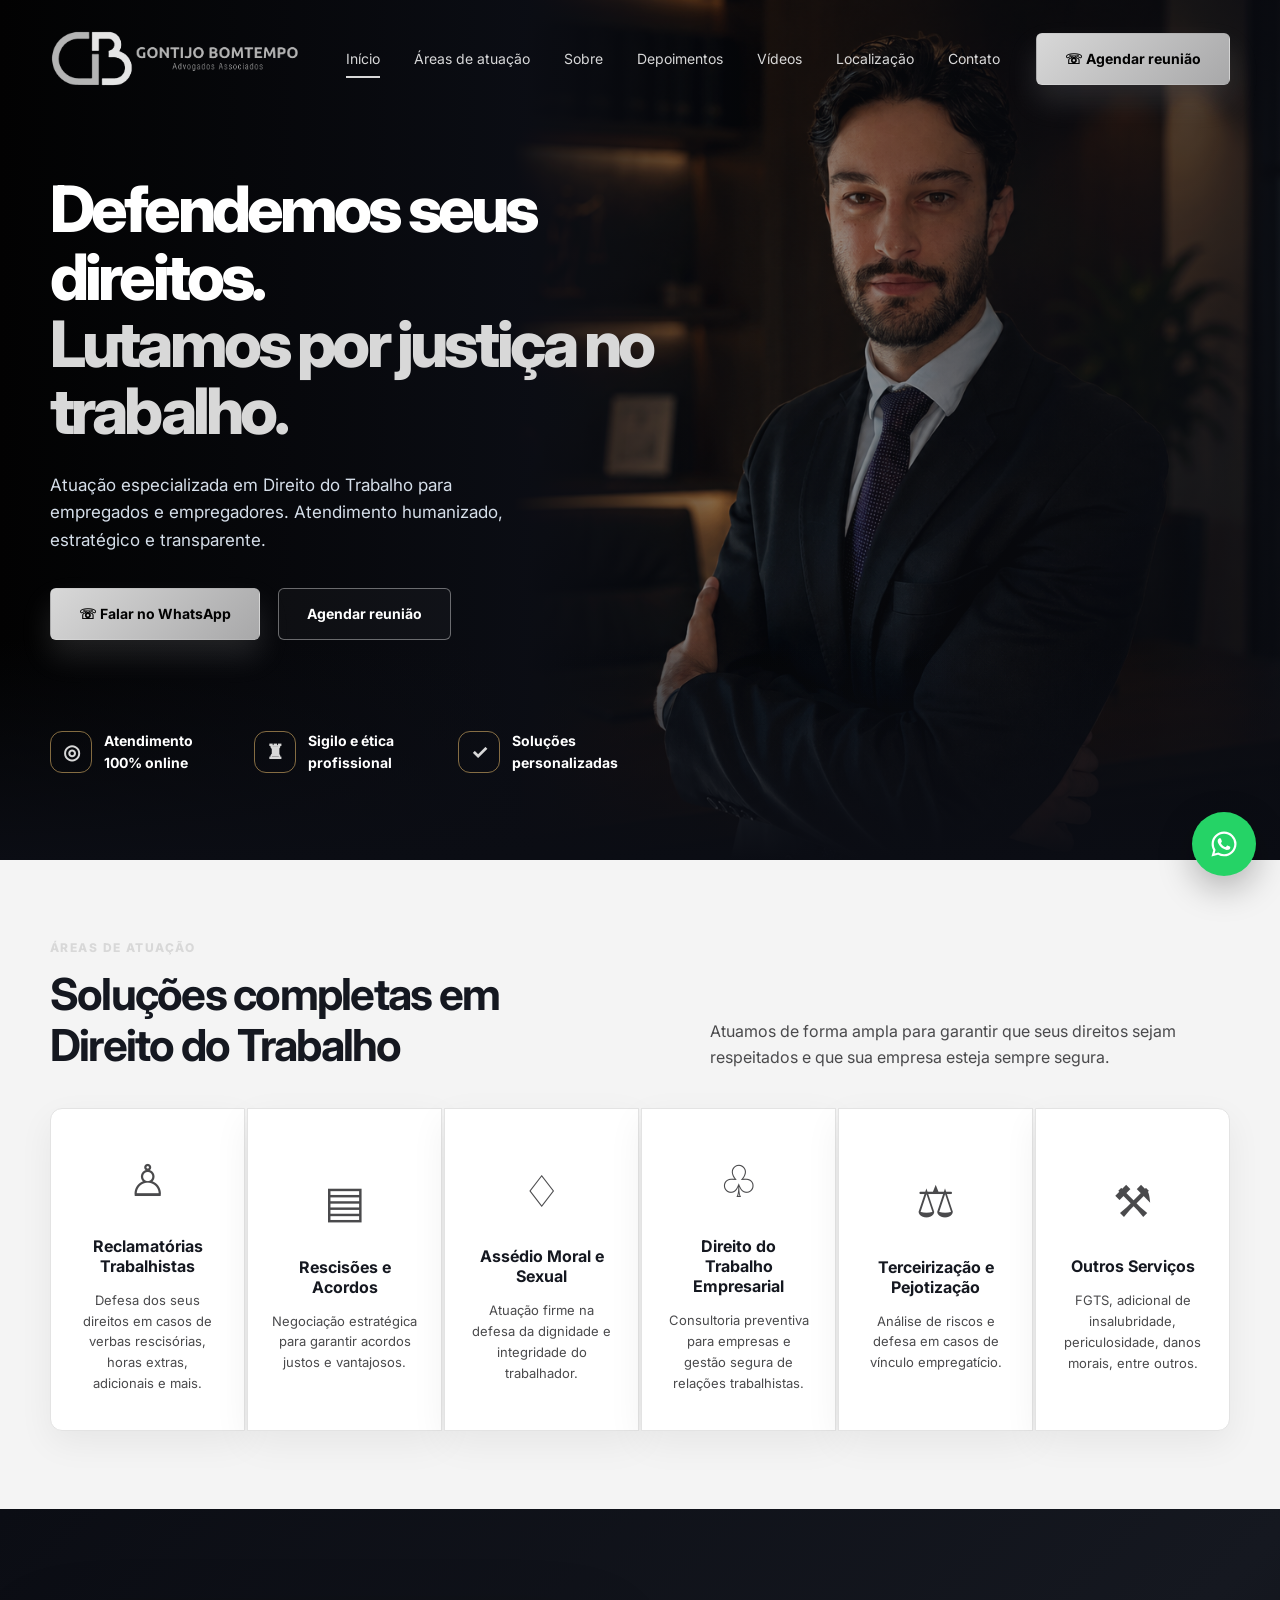
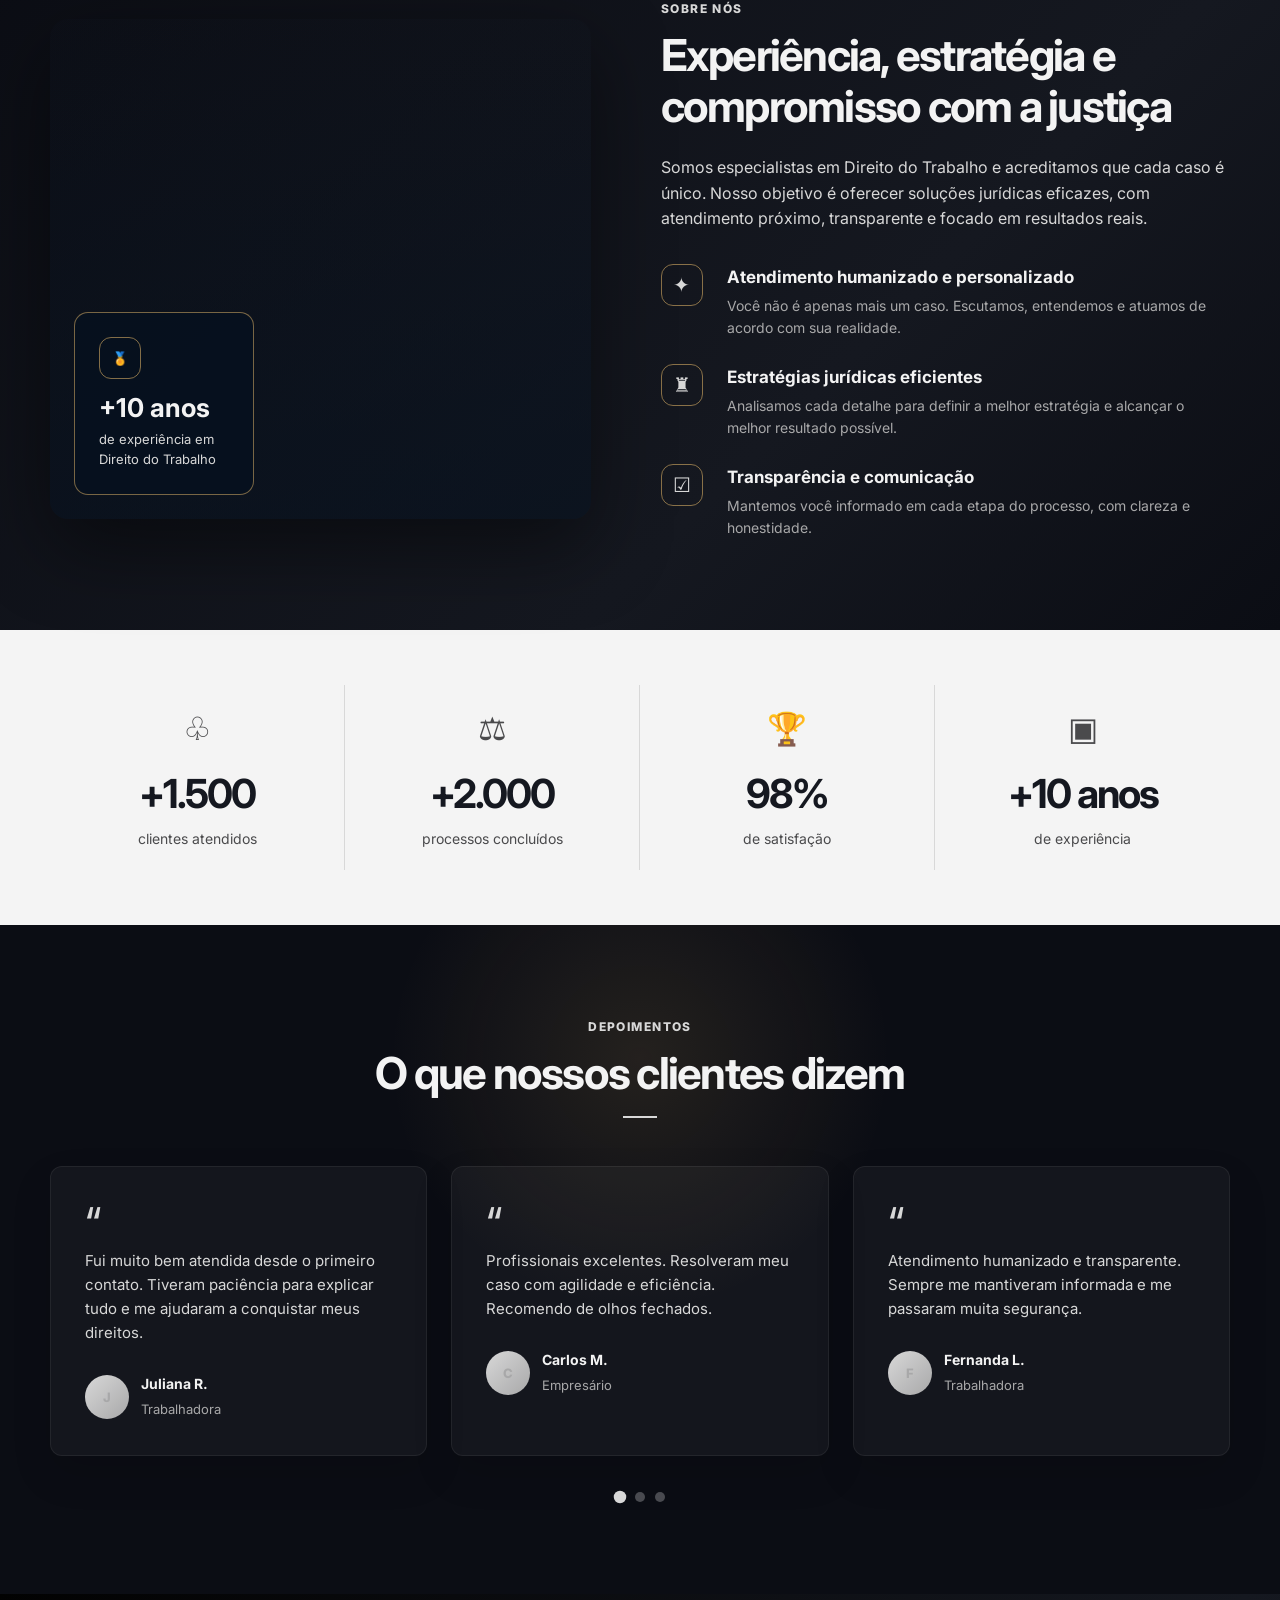
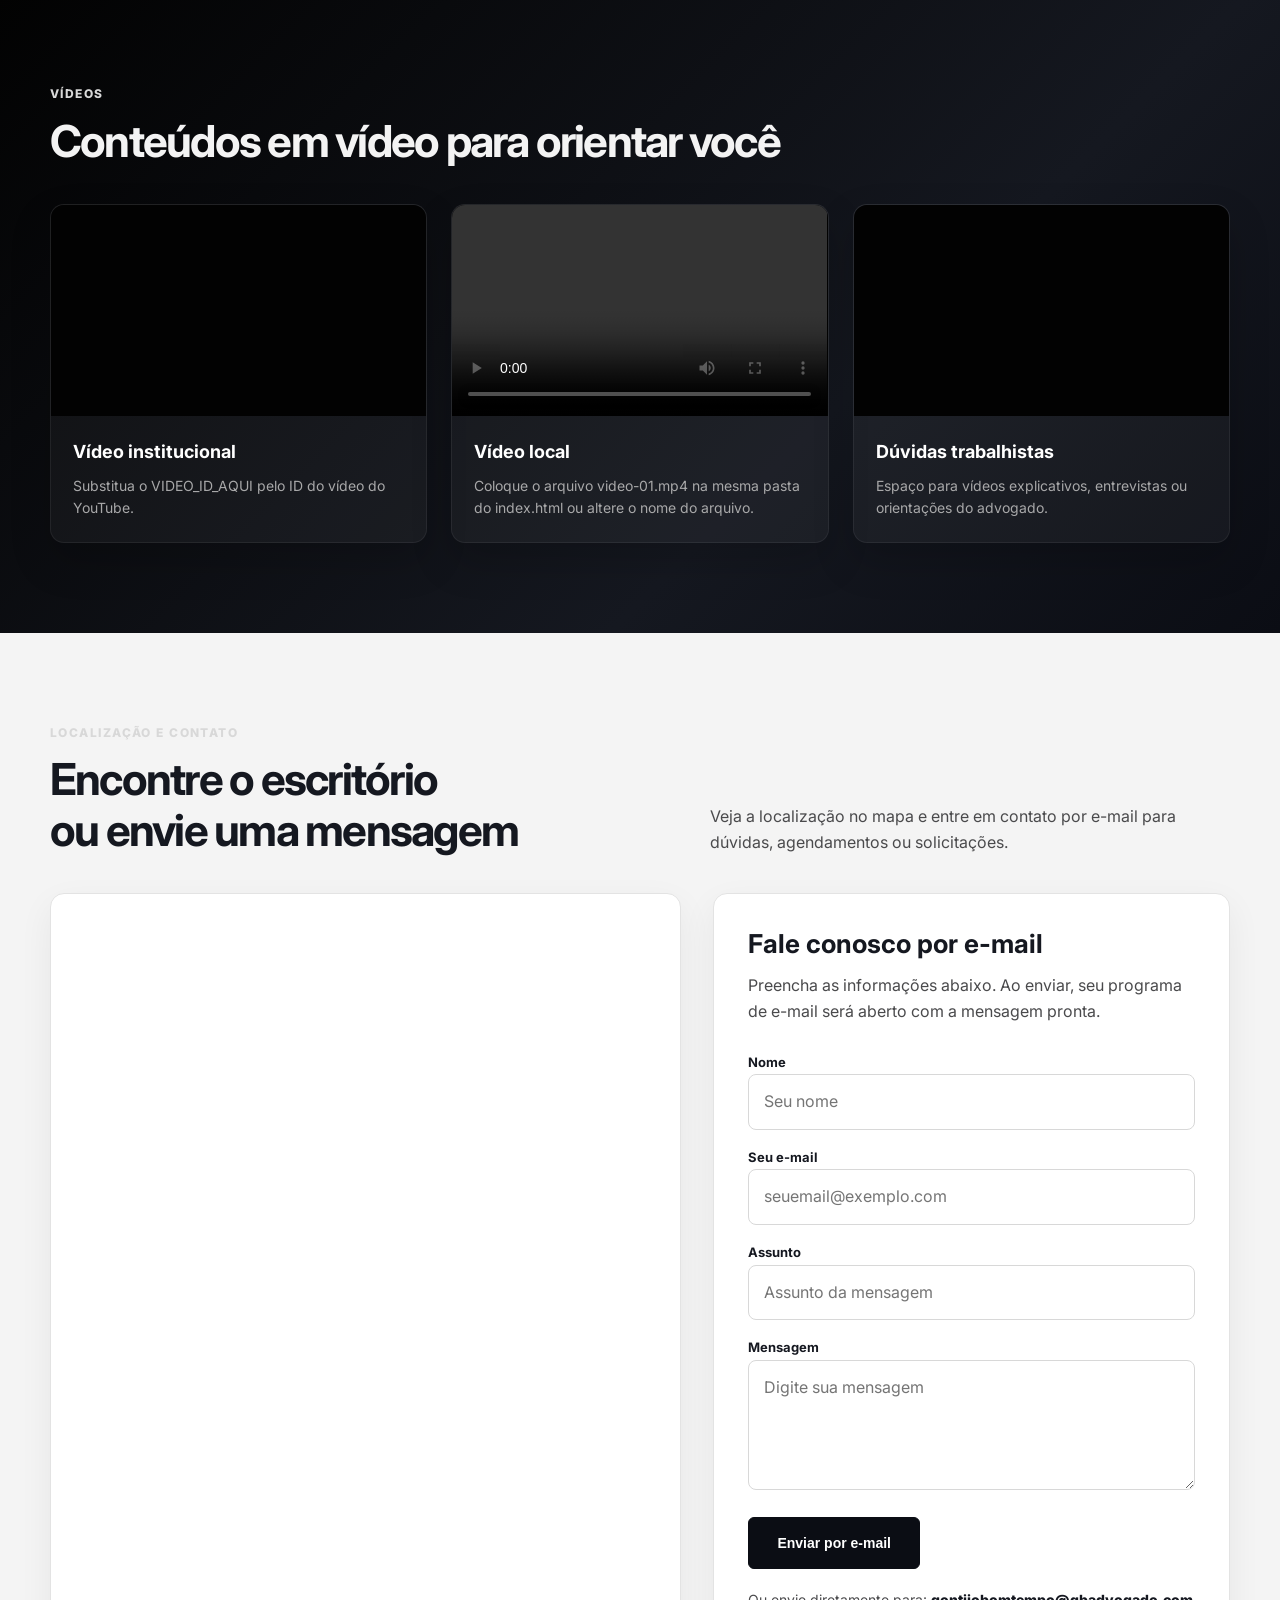
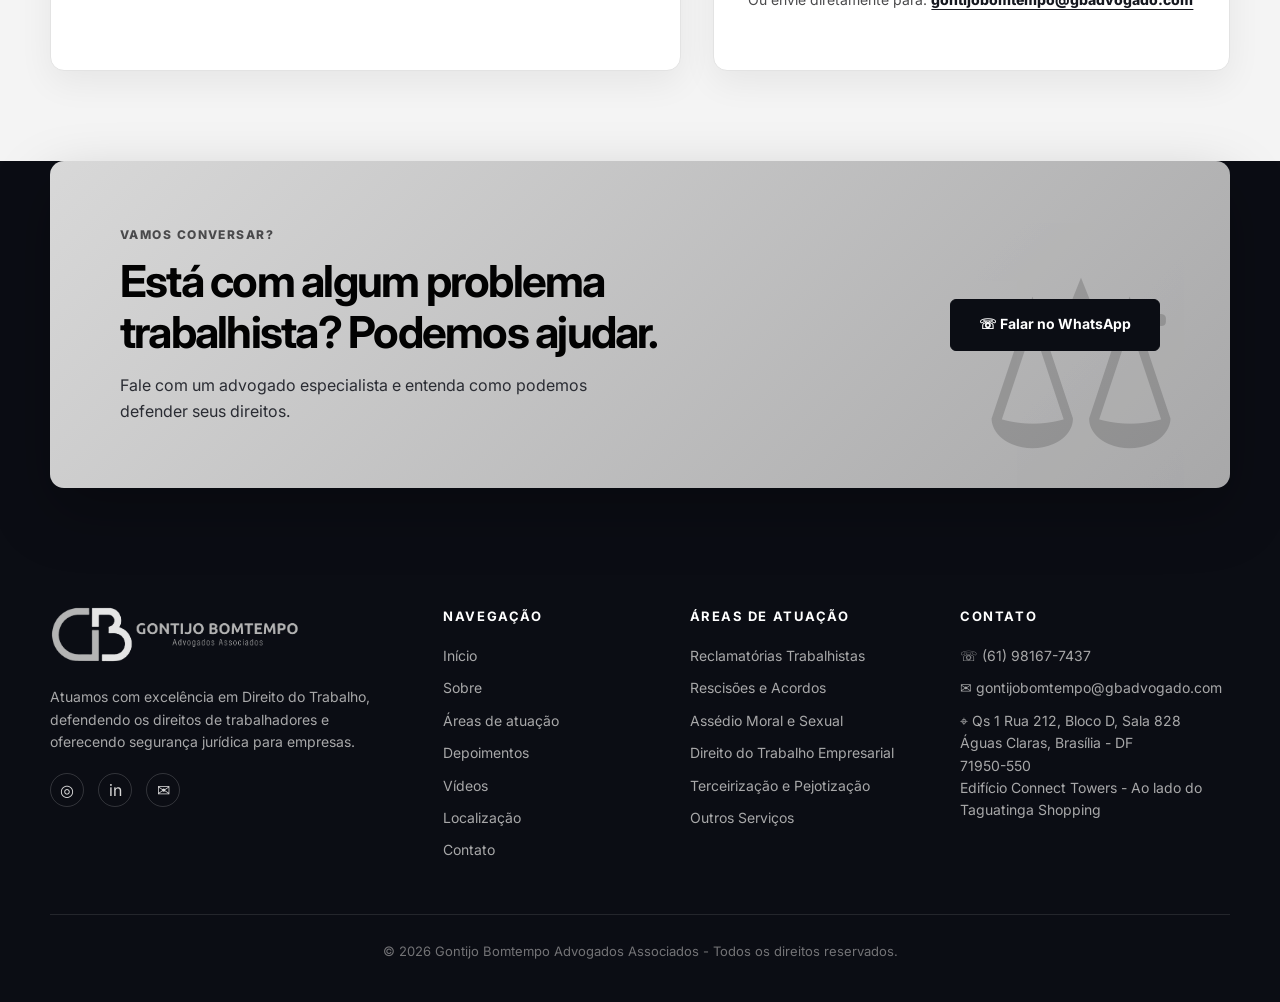
==== index.html @ 33d03377 "init" ====
<!DOCTYPE html>
<html lang="pt-BR">
<head>
  <meta charset="UTF-8" />
  <meta name="viewport" content="width=device-width, initial-scale=1.0" />
  <title>Gontijo Bomtempo | Advocacia Trabalhista</title>
  <link rel="preconnect" href="https://fonts.googleapis.com">
  <link rel="preconnect" href="https://fonts.gstatic.com" crossorigin>
  <link href="https://fonts.googleapis.com/css2?family=Inter:wght@400;500;600;700;800&display=swap" rel="stylesheet">
  <style>
    :root {
      --black: #020202;
      --dark: #0B0D14;
      --dark-2: #151820;
      --dark-3: #2A2C33;
      --gray: #4A4A4C;
      --muted: #737376;
      --silver: #A8A8A9;
      --silver-light: #D8D8D8;
      --text: #F3F3F3;
      --text-soft: #D8D8D8;
      --card: #151820;
      --card-light: #F4F4F4;
      --black-text: #151820;
      --line: rgba(216,216,216,.14);
      --shadow: 0 28px 80px rgba(0,0,0,.45);
      --radius: 18px;
    }

    * {
      margin: 0;
      padding: 0;
      box-sizing: border-box;
    }

    html {
      scroll-behavior: smooth;
    }

    body {
      font-family: Inter, Arial, sans-serif;
      color: var(--text);
      background: var(--dark);
      line-height: 1.6;
    }

    a {
      color: inherit;
      text-decoration: none;
    }

    .container {
      width: min(1180px, calc(100% - 48px));
      margin: 0 auto;
    }

    .header {
      position: absolute;
      top: 0;
      left: 0;
      width: 100%;
      z-index: 50;
      padding: 30px 0;
    }

    .nav {
      display: flex;
      justify-content: space-between;
      align-items: center;
      gap: 32px;
    }

    .logo-img {
      height: 58px;
      width: auto;
      object-fit: contain;
      display: block;
    }

    .logo {
      display: flex;
      align-items: center;
      gap: 12px;
      font-weight: 800;
      letter-spacing: .04em;
      text-transform: uppercase;
    }

    .logo-mark {
      width: 44px;
      height: 44px;
      border: 3px solid var(--silver-light);
      display: grid;
      place-items: center;
      color: var(--silver-light);
      font-size: 24px;
      font-weight: 800;
    }

    .logo small {
      display: block;
      color: var(--muted);
      font-size: 10px;
      letter-spacing: .16em;
      margin-top: -3px;
    }

    .menu {
      display: flex;
      align-items: center;
      gap: 34px;
      font-size: 14px;
      color: rgba(255,255,255,.84);
    }

    .menu a {
      position: relative;
      padding: 8px 0;
    }

    .menu a.active::after,
    .menu a:hover::after {
      content: "";
      position: absolute;
      left: 0;
      bottom: 0;
      width: 100%;
      height: 2px;
      background: var(--silver-light);
    }

    .btn {
      display: inline-flex;
      align-items: center;
      justify-content: center;
      gap: 10px;
      min-height: 52px;
      padding: 0 28px;
      border-radius: 6px;
      border: 1px solid transparent;
      font-weight: 700;
      font-size: 14px;
      cursor: pointer;
      transition: .25s ease;
    }

    .btn-gold {
      background: linear-gradient(135deg, var(--silver-light), var(--silver));
      color: var(--black);
      box-shadow: 0 16px 30px rgba(216,216,216,.14);
    }

    .btn-gold:hover {
      transform: translateY(-2px);
      box-shadow: 0 20px 40px rgba(216,216,216,.22);
      background: linear-gradient(135deg, #ffffff, var(--silver-light));
    }

    .btn-outline {
      border-color: rgba(255,255,255,.38);
      color: #fff;
      background: rgba(255,255,255,.03);
    }

    .btn-outline:hover {
      border-color: var(--silver-light);
      color: var(--silver-light);
    }

    .hero {
      min-height: 860px;
      position: relative;
      display: flex;
      align-items: center;
      overflow: hidden;
      background:
        radial-gradient(circle at 78% 42%, rgba(168,168,169,.12), transparent 30%),
        linear-gradient(90deg, var(--black) 0%, var(--dark) 42%, rgba(21,24,32,.38) 67%, var(--dark) 100%);
    }

    .hero::before {
      content: "";
      position: absolute;
      right: 0;
      top: 0;
      width: 60%;
      height: 100%;
      background:
        linear-gradient(90deg, var(--dark) 0%, rgba(11,13,20,.32) 32%, rgba(11,13,20,.78) 100%),
        url('banner.png') center/cover no-repeat;
      opacity: .9;
    }

    .hero::after {
      content: "";
      position: absolute;
      inset: auto 0 0 0;
      height: 220px;
      background: linear-gradient(0deg, var(--dark) 0%, transparent 100%);
    }

    .hero-content {
      position: relative;
      z-index: 2;
      padding-top: 90px;
      width: min(620px, 100%);
    }

    .hero h1 {
      font-size: clamp(42px, 5vw, 72px);
      line-height: 1.05;
      letter-spacing: -0.06em;
      font-weight: 800;
      margin-bottom: 28px;
    }

    .hero h1 span {
      color: var(--silver-light);
      display: block;
    }

    .hero p {
      width: min(500px, 100%);
      color: #d5dee9;
      font-size: 17px;
      margin-bottom: 34px;
    }

    .hero-actions {
      display: flex;
      gap: 18px;
      flex-wrap: wrap;
      margin-bottom: 90px;
    }

    .hero-badges {
      display: flex;
      gap: 44px;
      flex-wrap: wrap;
    }

    .badge {
      display: flex;
      align-items: center;
      gap: 12px;
      color: #fff;
      font-size: 14px;
      font-weight: 700;
      max-width: 160px;
    }

    .icon {
      width: 42px;
      height: 42px;
      border: 1px solid rgba(216,174,100,.6);
      color: var(--silver-light);
      display: grid;
      place-items: center;
      border-radius: 12px;
      font-size: 20px;
      flex: 0 0 auto;
    }

    .section-light {
      background: #F4F4F4;
      color: var(--black-text);
      padding: 78px 0;
    }

    .section-dark {
      background: linear-gradient(135deg, var(--dark), var(--dark-2) 65%, var(--dark));
      color: var(--text);
      padding: 90px 0;
    }

    .section-head {
      display: flex;
      justify-content: space-between;
      gap: 50px;
      margin-bottom: 38px;
      align-items: end;
    }

    .eyebrow {
      color: var(--silver-light);
      text-transform: uppercase;
      font-size: 12px;
      font-weight: 800;
      letter-spacing: .12em;
      margin-bottom: 12px;
    }

    .section-head h2,
    .about-copy h2,
    .testimonials h2,
    .cta h2 {
      font-size: clamp(30px, 4vw, 44px);
      line-height: 1.15;
      letter-spacing: -.04em;
    }

    .section-head p {
      color: var(--gray);
      max-width: 520px;
    }

    .practice-grid {
      display: grid;
      grid-template-columns: repeat(6, 1fr);
      gap: 2px;
    }

    .practice-card {
      background: var(--card);
      min-height: 260px;
      padding: 36px 24px;
      display: flex;
      flex-direction: column;
      align-items: center;
      text-align: center;
      justify-content: center;
      box-shadow: 0 12px 35px rgba(18,25,35,.05);
      border: 1px solid #E3E3E3;
      transition: .25s ease;
    }

    .practice-card:first-child {
      border-radius: 12px 0 0 12px;
    }

    .practice-card:last-child {
      border-radius: 0 12px 12px 0;
    }

    .practice-card:hover {
      transform: translateY(-8px);
      box-shadow: 0 24px 55px rgba(18,25,35,.12);
      z-index: 2;
    }

    .practice-card .big-icon {
      font-size: 44px;
      color: var(--silver-light);
      margin-bottom: 20px;
    }

    .practice-card h3 {
      font-size: 16px;
      line-height: 1.25;
      margin-bottom: 14px;
    }

    .practice-card p {
      color: var(--gray);
      font-size: 13px;
    }

    .about {
      display: grid;
      grid-template-columns: .95fr 1fr;
      gap: 70px;
      align-items: center;
    }

    .office-card {
      position: relative;
      min-height: 500px;
      border-radius: var(--radius);
      overflow: hidden;
      background: url('https://images.unsplash.com/photo-1497366754035-f200968a6e72?auto=format&fit=crop&w=1000&q=85') center/cover no-repeat;
      box-shadow: var(--shadow);
    }

    .office-card::after {
      content: "";
      position: absolute;
      inset: 0;
      background: linear-gradient(0deg, rgba(6,17,31,.58), rgba(6,17,31,.08));
    }

    .experience {
      position: absolute;
      left: 24px;
      bottom: 24px;
      z-index: 2;
      width: 180px;
      min-height: 145px;
      border-radius: 14px;
      padding: 24px;
      background: rgba(6,17,31,.86);
      border: 1px solid rgba(216,174,100,.55);
      display: flex;
      flex-direction: column;
      justify-content: center;
    }

    .experience strong {
      font-size: 26px;
      display: block;
      margin-top: 8px;
    }

    .experience span {
      color: var(--text-soft);
      font-size: 13px;
    }

    .about-copy p {
      color: var(--silver-light);
      margin: 24px 0 32px;
    }

    .features {
      display: grid;
      gap: 24px;
    }

    .feature {
      display: grid;
      grid-template-columns: 48px 1fr;
      gap: 18px;
      align-items: start;
    }

    .feature h3 {
      font-size: 17px;
      margin-bottom: 4px;
    }

    .feature p {
      margin: 0;
      font-size: 14px;
      color: var(--silver);
    }

    .stats {
      background: #F4F4F4;
      color: var(--black-text);
      padding: 55px 0;
    }

    .stats-grid {
      display: grid;
      grid-template-columns: repeat(4, 1fr);
      text-align: center;
    }

    .stat {
      border-right: 1px solid #D8D8D8;
      padding: 18px 24px;
    }

    .stat:last-child {
      border-right: 0;
    }

    .stat .stat-icon {
      color: var(--silver-light);
      font-size: 32px;
      margin-bottom: 8px;
    }

    .stat strong {
      display: block;
      font-size: 40px;
      letter-spacing: -.05em;
    }

    .stat span {
      color: var(--gray);
      font-size: 14px;
    }

    .testimonials {
      background: radial-gradient(circle at 50% 20%, rgba(216,174,100,.12), transparent 30%), var(--dark);
      padding: 92px 0;
      text-align: center;
    }

    .testimonials h2 {
      margin-bottom: 12px;
    }

    .divider {
      width: 34px;
      height: 2px;
      background: var(--silver-light);
      margin: 18px auto 48px;
    }

    .testimonial-grid {
      display: grid;
      grid-template-columns: repeat(3, 1fr);
      gap: 24px;
      text-align: left;
    }

    .testimonial-card {
      background: rgba(255,255,255,.045);
      border: 1px solid rgba(255,255,255,.06);
      border-radius: 12px;
      padding: 34px;
      min-height: 260px;
      box-shadow: 0 18px 40px rgba(0,0,0,.12);
    }

    .quote {
      color: var(--silver-light);
      font-size: 48px;
      line-height: 1;
    }

    .testimonial-card p {
      color: var(--text-soft);
      font-size: 15px;
      margin-bottom: 28px;
    }

    .person {
      display: flex;
      gap: 12px;
      align-items: center;
    }

    .avatar {
      width: 44px;
      height: 44px;
      border-radius: 50%;
      background: linear-gradient(135deg, #e9c888, #fff0c8);
      color: var(--black);
      display: grid;
      place-items: center;
      font-weight: 800;
    }

    .person strong {
      display: block;
      font-size: 14px;
    }

    .person span {
      color: var(--silver);
      font-size: 13px;
    }

    .dots {
      display: flex;
      justify-content: center;
      gap: 10px;
      margin-top: 36px;
    }

    .dot {
      width: 10px;
      height: 10px;
      background: rgba(255,255,255,.26);
      border-radius: 50%;
    }

    .dot.active {
      background: var(--silver-light);
      transform: scale(1.25);
    }

    .cta-wrap {
      background: var(--dark);
      padding: 0 0 72px;
    }

    .cta {
      position: relative;
      overflow: hidden;
      background: linear-gradient(135deg, var(--silver-light), var(--silver));
      color: var(--black);
      border-radius: 14px;
      padding: 64px 70px;
      display: flex;
      align-items: center;
      justify-content: space-between;
      gap: 32px;
    }

    .cta::after {
      content: "⚖";
      position: absolute;
      right: 46px;
      bottom: -58px;
      font-size: 230px;
      opacity: .16;
    }

    .cta-content {
      position: relative;
      z-index: 2;
      max-width: 560px;
    }

    .cta p {
      margin-top: 16px;
      max-width: 470px;
    }

    .cta .btn {
      position: relative;
      z-index: 2;
      background: var(--dark);
      color: #fff;
    }

    .footer {
      background: var(--dark);
      padding: 24px 0 40px;
      color: var(--text-soft);
    }

    .footer-grid {
      display: grid;
      grid-template-columns: 1.4fr .8fr .9fr 1.1fr;
      gap: 50px;
      padding: 22px 0 52px;
      border-bottom: 1px solid rgba(255,255,255,.1);
    }

    .footer h4 {
      color: #fff;
      font-size: 13px;
      text-transform: uppercase;
      letter-spacing: .12em;
      margin-bottom: 18px;
    }

    .footer p,
    .footer li {
      color: var(--silver);
      font-size: 14px;
    }

    .footer ul {
      list-style: none;
      display: grid;
      gap: 10px;
    }

    .socials {
      display: flex;
      gap: 14px;
      margin-top: 20px;
    }

    .socials a {
      width: 34px;
      height: 34px;
      border: 1px solid rgba(255,255,255,.16);
      display: grid;
      place-items: center;
      border-radius: 50%;
    }

    .copy {
      text-align: center;
      color: var(--muted);
      font-size: 13px;
      padding-top: 26px;
    }

    .mobile-toggle {
      display: none;
      width: 44px;
      height: 44px;
      border: 1px solid rgba(255,255,255,.2);
      background: rgba(255,255,255,.04);
      color: #fff;
      border-radius: 8px;
      font-size: 22px;
    }

    @media (max-width: 1050px) {
      .menu {
        display: none;
      }

      .mobile-toggle {
        display: block;
      }

      .menu.open {
        display: grid;
        position: absolute;
        top: 92px;
        left: 24px;
        right: 24px;
        background: rgba(6,17,31,.96);
        border: 1px solid rgba(255,255,255,.12);
        border-radius: 16px;
        padding: 24px;
        gap: 18px;
      }

      .hero::before {
        width: 100%;
        opacity: .36;
      }

      .practice-grid {
        grid-template-columns: repeat(3, 1fr);
      }

      .practice-card,
      .practice-card:first-child,
      .practice-card:last-child {
        border-radius: 12px;
      }

      .about,
      .testimonial-grid,
      .footer-grid {
        grid-template-columns: 1fr;
      }
    }

    @media (max-width: 760px) {
      .container {
        width: min(100% - 30px, 1180px);
      }

      .header {
        padding: 18px 0;
      }

      .logo strong {
        font-size: 13px;
      }

      .hero {
        min-height: auto;
        padding: 150px 0 70px;
      }

      .hero-actions,
      .hero-badges {
        gap: 14px;
      }

      .btn {
        width: 100%;
      }

      .section-head {
        display: block;
      }

      .section-head p {
        margin-top: 16px;
      }

      .practice-grid,
      .stats-grid {
        grid-template-columns: 1fr;
      }

      .stat {
        border-right: 0;
        border-bottom: 1px solid #D8D8D8;
      }

      .stat:last-child {
        border-bottom: 0;
      }

      .office-card {
        min-height: 380px;
      }

      .cta {
        padding: 42px 28px;
        display: block;
      }

      .cta .btn {
        margin-top: 28px;
      }
    }

    /* Ajustes finais da paleta Gontijo Bomtempo */
    .logo-img {
      max-height: 58px;
      filter: none;
    }

    .menu a.active::after,
    .menu a:hover::after,
    .divider,
    .dot.active {
      background: var(--silver-light);
    }

    .hero h1 {
      color: #fff;
    }

    .hero h1 span,
    .quote,
    .icon,
    .section-dark .eyebrow,
    .testimonials .eyebrow,
    .socials a {
      color: var(--silver-light);
    }

    .section-light,
    .stats {
      background: #F4F4F4;
    }

    .practice-card {
      background: #fff;
      border-color: #E3E3E3;
      box-shadow: 0 12px 35px rgba(2,2,2,.06);
    }

    .practice-card:hover {
      border-color: var(--silver);
      box-shadow: 0 24px 55px rgba(2,2,2,.14);
    }

    .practice-card .big-icon,
    .stat .stat-icon {
      color: var(--gray);
    }

    .testimonial-card {
      background: rgba(216,216,216,.045);
      border-color: rgba(216,216,216,.08);
    }

    .avatar {
      background: linear-gradient(135deg, var(--silver-light), var(--silver));
      color: var(--black);
    }

    .cta {
      background: linear-gradient(135deg, var(--silver-light), var(--silver));
      color: var(--black);
      box-shadow: 0 24px 60px rgba(0,0,0,.25);
    }

    .cta .eyebrow {
      color: var(--gray) !important;
    }

    .cta p {
      color: var(--dark-3);
    }

    .cta .btn {
      background: var(--dark);
      color: #fff;
      border-color: var(--dark);
    }

    .footer {
      background: var(--dark);
    }

    @media (max-width: 760px) {
      .logo-img {
        max-height: 46px;
      }
    }


    /* Seção de vídeos */
    .videos {
      background: linear-gradient(135deg, var(--black), var(--dark-2) 65%, var(--dark));
      color: var(--text);
      padding: 90px 0;
    }

    .videos-grid {
      display: grid;
      grid-template-columns: repeat(3, 1fr);
      gap: 24px;
      margin-top: 38px;
    }

    .video-card {
      background: rgba(216,216,216,.045);
      border: 1px solid rgba(216,216,216,.08);
      border-radius: 14px;
      overflow: hidden;
      box-shadow: 0 18px 40px rgba(0,0,0,.18);
    }

    .video-frame {
      position: relative;
      width: 100%;
      aspect-ratio: 16 / 9;
      background: var(--black);
    }

    .video-frame iframe,
    .video-frame video {
      position: absolute;
      inset: 0;
      width: 100%;
      height: 100%;
      border: 0;
      object-fit: cover;
    }

    .video-info {
      padding: 22px;
    }

    .video-info h3 {
      color: #fff;
      font-size: 18px;
      margin-bottom: 8px;
    }

    .video-info p {
      color: var(--silver);
      font-size: 14px;
    }

    /* Seção de localização e contato por e-mail */
    .location-contact {
      background: #F4F4F4;
      color: var(--black-text);
      padding: 90px 0;
    }

    .location-contact-grid {
      display: grid;
      grid-template-columns: 1.1fr .9fr;
      gap: 32px;
      margin-top: 38px;
      align-items: stretch;
    }

    .map-card,
    .email-card {
      background: #fff;
      border: 1px solid #E3E3E3;
      border-radius: 14px;
      overflow: hidden;
      box-shadow: 0 12px 35px rgba(2,2,2,.06);
    }

    .map-card iframe {
      display: block;
      width: 100%;
      height: 100%;
      min-height: 480px;
      border: 0;
    }

    .email-card {
      padding: 34px;
    }

    .email-card h3 {
      font-size: 26px;
      line-height: 1.2;
      color: var(--dark-2);
      margin-bottom: 14px;
    }

    .email-card p {
      color: var(--gray);
      margin-bottom: 24px;
    }

    .email-form {
      display: grid;
      gap: 14px;
    }

    .email-form label {
      color: var(--dark-2);
      font-size: 13px;
      font-weight: 700;
    }

    .email-form input,
    .email-form textarea {
      width: 100%;
      border: 1px solid #D8D8D8;
      border-radius: 8px;
      padding: 14px 15px;
      font: inherit;
      color: var(--dark-2);
      background: #fff;
      outline: none;
      transition: .25s ease;
    }

    .email-form input:focus,
    .email-form textarea:focus {
      border-color: var(--gray);
      box-shadow: 0 0 0 3px rgba(115,115,118,.12);
    }

    .email-form textarea {
      min-height: 130px;
      resize: vertical;
    }

    .email-form .btn {
      width: fit-content;
      background: var(--dark);
      color: #fff;
      border-color: var(--dark);
      margin-top: 6px;
    }

    .email-form .btn:hover {
      background: var(--black);
      transform: translateY(-2px);
    }

    .direct-email {
      margin-top: 20px;
      color: var(--gray);
      font-size: 14px;
    }

    .direct-email a {
      color: var(--dark-2);
      font-weight: 800;
      text-decoration: underline;
      text-underline-offset: 4px;
    }

    .whatsapp-float {
  position: fixed;
  right: 24px;
  bottom: 24px;
  width: 64px;
  height: 64px;
  border-radius: 50%;
  background: #25D366;
  color: white;
  display: flex;
  align-items: center;
  justify-content: center;
  box-shadow: 0 12px 35px rgba(0,0,0,.28);
  z-index: 9999;
  transition: .25s ease;

  animation: whatsappPulse 2s infinite;
}

.whatsapp-float:hover {
  transform: translateY(-4px) scale(1.05);
  box-shadow: 0 18px 45px rgba(0,0,0,.35);
}

@media (max-width: 760px) {
  .whatsapp-float {
    width: 58px;
    height: 58px;
    right: 18px;
    bottom: 18px;
  }
}

@keyframes whatsappPulse {
  0% {
    transform: scale(1);
    box-shadow: 0 0 0 0 rgba(37, 211, 102, 0.7);
  }

  70% {
    transform: scale(1.05);
    box-shadow: 0 0 0 18px rgba(37, 211, 102, 0);
  }

  100% {
    transform: scale(1);
    box-shadow: 0 0 0 0 rgba(37, 211, 102, 0);
  }
}

    @media (max-width: 1050px) {
      .videos-grid,
      .location-contact-grid {
        grid-template-columns: 1fr;
      }

      .map-card iframe {
        min-height: 380px;
      }
    }

    @media (max-width: 760px) {
      .videos,
      .location-contact {
        padding: 70px 0;
      }

      .videos-grid {
        gap: 18px;
      }

      .email-card {
        padding: 26px;
      }

      .email-form .btn {
        width: 100%;
      }
    }

  </style>
</head>
<body>
  <header class="header">
    <div class="container nav">
      <a href="#" class="logo" aria-label="Logo do escritório">
        <img src="./logo1.png" alt="Logo do escritório" class="logo-img">
        </a>

      <nav class="menu" id="menu">
        <a href="#inicio" class="active">Início</a>
        <a href="#areas">Áreas de atuação</a>
        <a href="#sobre">Sobre</a>
        <a href="#depoimentos">Depoimentos</a>
        <a href="#videos">Vídeos</a>
        <a href="#localizacao">Localização</a>
        <a href="#contato">Contato</a>
      </nav>

      <a class="btn btn-gold" href="https://wa.me/5561981677437" target="_blank">☏ Agendar reunião</a>
      <button class="mobile-toggle" id="mobileToggle" aria-label="Abrir menu">☰</button>
    </div>
  </header>

  <main>
    <section class="hero" id="inicio">
      <div class="container">
        <div class="hero-content">
          <h1>Defendemos seus direitos. <span>Lutamos por justiça no trabalho.</span></h1>
          <p>Atuação especializada em Direito do Trabalho para empregados e empregadores. Atendimento humanizado, estratégico e transparente.</p>

          <div class="hero-actions">
            <a href="https://wa.me/5561981677437" target="_blank" class="btn btn-gold">☏ Falar no WhatsApp</a>
            <a href="#contato" class="btn btn-outline">Agendar reunião</a>
          </div>

          <div class="hero-badges">
            <div class="badge"><span class="icon">◎</span>Atendimento 100% online</div>
            <div class="badge"><span class="icon">♜</span>Sigilo e ética profissional</div>
            <div class="badge"><span class="icon">✓</span>Soluções personalizadas</div>
          </div>
        </div>
      </div>
    </section>

    <section class="section-light" id="areas">
      <div class="container">
        <div class="section-head">
          <div>
            <div class="eyebrow">Áreas de atuação</div>
            <h2>Soluções completas em<br>Direito do Trabalho</h2>
          </div>
          <p>Atuamos de forma ampla para garantir que seus direitos sejam respeitados e que sua empresa esteja sempre segura.</p>
        </div>

        <div class="practice-grid">
          <article class="practice-card">
            <div class="big-icon">♙</div>
            <h3>Reclamatórias Trabalhistas</h3>
            <p>Defesa dos seus direitos em casos de verbas rescisórias, horas extras, adicionais e mais.</p>
          </article>
          <article class="practice-card">
            <div class="big-icon">▤</div>
            <h3>Rescisões e Acordos</h3>
            <p>Negociação estratégica para garantir acordos justos e vantajosos.</p>
          </article>
          <article class="practice-card">
            <div class="big-icon">♢</div>
            <h3>Assédio Moral e Sexual</h3>
            <p>Atuação firme na defesa da dignidade e integridade do trabalhador.</p>
          </article>
          <article class="practice-card">
            <div class="big-icon">♧</div>
            <h3>Direito do Trabalho Empresarial</h3>
            <p>Consultoria preventiva para empresas e gestão segura de relações trabalhistas.</p>
          </article>
          <article class="practice-card">
            <div class="big-icon">⚖</div>
            <h3>Terceirização e Pejotização</h3>
            <p>Análise de riscos e defesa em casos de vínculo empregatício.</p>
          </article>
          <article class="practice-card">
            <div class="big-icon">⚒</div>
            <h3>Outros Serviços</h3>
            <p>FGTS, adicional de insalubridade, periculosidade, danos morais, entre outros.</p>
          </article>
        </div>
      </div>
    </section>

    <section class="section-dark" id="sobre">
      <div class="container about">
        <div class="office-card">
          <div class="experience">
            <span class="icon">🏅</span>
            <strong>+10 anos</strong>
            <span>de experiência em Direito do Trabalho</span>
          </div>
        </div>

        <div class="about-copy" id="diferenciais">
          <div class="eyebrow">Sobre nós</div>
          <h2>Experiência, estratégia e compromisso com a justiça</h2>
          <p>Somos especialistas em Direito do Trabalho e acreditamos que cada caso é único. Nosso objetivo é oferecer soluções jurídicas eficazes, com atendimento próximo, transparente e focado em resultados reais.</p>

          <div class="features">
            <div class="feature">
              <span class="icon">✦</span>
              <div>
                <h3>Atendimento humanizado e personalizado</h3>
                <p>Você não é apenas mais um caso. Escutamos, entendemos e atuamos de acordo com sua realidade.</p>
              </div>
            </div>
            <div class="feature">
              <span class="icon">♜</span>
              <div>
                <h3>Estratégias jurídicas eficientes</h3>
                <p>Analisamos cada detalhe para definir a melhor estratégia e alcançar o melhor resultado possível.</p>
              </div>
            </div>
            <div class="feature">
              <span class="icon">☑</span>
              <div>
                <h3>Transparência e comunicação</h3>
                <p>Mantemos você informado em cada etapa do processo, com clareza e honestidade.</p>
              </div>
            </div>
          </div>
        </div>
      </div>
    </section>

    <section class="stats">
      <div class="container stats-grid">
        <div class="stat">
          <div class="stat-icon">♧</div>
          <strong>+1.500</strong>
          <span>clientes atendidos</span>
        </div>
        <div class="stat">
          <div class="stat-icon">⚖</div>
          <strong>+2.000</strong>
          <span>processos concluídos</span>
        </div>
        <div class="stat">
          <div class="stat-icon">🏆</div>
          <strong>98%</strong>
          <span>de satisfação</span>
        </div>
        <div class="stat">
          <div class="stat-icon">▣</div>
          <strong>+10 anos</strong>
          <span>de experiência</span>
        </div>
      </div>
    </section>

    <section class="testimonials" id="depoimentos">
      <div class="container">
        <div class="eyebrow">Depoimentos</div>
        <h2>O que nossos clientes dizem</h2>
        <div class="divider"></div>

        <div class="testimonial-grid">
          <article class="testimonial-card">
            <div class="quote">“</div>
            <p>Fui muito bem atendida desde o primeiro contato. Tiveram paciência para explicar tudo e me ajudaram a conquistar meus direitos.</p>
            <div class="person"><span class="avatar">J</span><div><strong>Juliana R.</strong><span>Trabalhadora</span></div></div>
          </article>
          <article class="testimonial-card">
            <div class="quote">“</div>
            <p>Profissionais excelentes. Resolveram meu caso com agilidade e eficiência. Recomendo de olhos fechados.</p>
            <div class="person"><span class="avatar">C</span><div><strong>Carlos M.</strong><span>Empresário</span></div></div>
          </article>
          <article class="testimonial-card">
            <div class="quote">“</div>
            <p>Atendimento humanizado e transparente. Sempre me mantiveram informada e me passaram muita segurança.</p>
            <div class="person"><span class="avatar">F</span><div><strong>Fernanda L.</strong><span>Trabalhadora</span></div></div>
          </article>
        </div>

        <div class="dots" aria-hidden="true">
          <span class="dot active"></span>
          <span class="dot"></span>
          <span class="dot"></span>
        </div>
      </div>
    </section>


    <section class="videos" id="videos">
      <div class="container">
        <div class="section-head">
          <div>
            <div class="eyebrow">Vídeos</div>
            <h2>Conteúdos em vídeo para orientar você</h2>
          </div>
          <!-- <p>Use esta área para adicionar vídeos do YouTube ou arquivos de vídeo locais do próprio escritório.</p> -->
        </div>

        <div class="videos-grid">
          <article class="video-card">
            <div class="video-frame">
              <iframe src="https://www.youtube.com/watch?v=8_ThZDLXe9Q" title="Vídeo institucional" allowfullscreen></iframe>
            </div>
            <div class="video-info">
              <h3>Vídeo institucional</h3>
              <p>Substitua o VIDEO_ID_AQUI pelo ID do vídeo do YouTube.</p>
            </div>
          </article>

          <article class="video-card">
            <div class="video-frame">
              <!-- Vídeo local: coloque o arquivo na mesma pasta do index.html -->
              <video controls>
                <source src="./revisao_sm_650.mp4" type="video/mp4">
                Seu navegador não suporta vídeos em HTML5.
              </video>
            </div>
            <div class="video-info">
              <h3>Vídeo local</h3>
              <p>Coloque o arquivo video-01.mp4 na mesma pasta do index.html ou altere o nome do arquivo.</p>
            </div>
          </article>

          <article class="video-card">
            <div class="video-frame">
              <!-- YouTube: substitua VIDEO_ID_AQUI pelo ID do vídeo desejado -->
              <iframe src="https://www.youtube.com/embed/VIDEO_ID_AQUI" title="Dúvidas trabalhistas" allowfullscreen></iframe>
            </div>
            <div class="video-info">
              <h3>Dúvidas trabalhistas</h3>
              <p>Espaço para vídeos explicativos, entrevistas ou orientações do advogado.</p>
            </div>
          </article>
        </div>
      </div>
    </section>

    <section class="location-contact" id="localizacao">
      <div class="container">
        <div class="section-head">
          <div>
            <div class="eyebrow">Localização e contato</div>
            <h2>Encontre o escritório<br>ou envie uma mensagem</h2>
          </div>
          <p>Veja a localização no mapa e entre em contato por e-mail para dúvidas, agendamentos ou solicitações.</p>
        </div>

        <div class="location-contact-grid">
          <div class="map-card">
            <!-- Para trocar o endereço: Google Maps > Compartilhar > Incorporar mapa e substitua o src abaixo -->
            <iframe
              src="https://www.google.com/maps?q=Connect+Towers+Águas+Claras+Brasília&z=16&output=embed"
              loading="lazy"
              referrerpolicy="no-referrer-when-downgrade"
              allowfullscreen>
            </iframe>
          </div>

          <div class="email-card" id="contato-email">
            <h3>Fale conosco por e-mail</h3>
            <p>Preencha as informações abaixo. Ao enviar, seu programa de e-mail será aberto com a mensagem pronta.</p>

            <form class="email-form" id="emailForm">
              <div>
                <label for="nome">Nome</label>
                <input type="text" id="nome" name="nome" placeholder="Seu nome" required>
              </div>

              <div>
                <label for="email">Seu e-mail</label>
                <input type="email" id="email" name="email" placeholder="seuemail@exemplo.com" required>
              </div>

              <div>
                <label for="assunto">Assunto</label>
                <input type="text" id="assunto" name="assunto" placeholder="Assunto da mensagem" required>
              </div>

              <div>
                <label for="mensagem">Mensagem</label>
                <textarea id="mensagem" name="mensagem" placeholder="Digite sua mensagem" required></textarea>
              </div>

              <button type="submit" class="btn">Enviar por e-mail</button>
            </form>

            <p class="direct-email">
              Ou envie diretamente para:
              <a href="mailto:gontijobomtempo@gbadvogado.com">gontijobomtempo@gbadvogado.com</a>
            </p>
          </div>
        </div>
      </div>
    </section>

    <section class="cta-wrap" id="contato">
      <div class="container">
        <div class="cta">
          <div class="cta-content">
            <div class="eyebrow">Vamos conversar?</div>
            <h2>Está com algum problema trabalhista? Podemos ajudar.</h2>
            <p>Fale com um advogado especialista e entenda como podemos defender seus direitos.</p>
          </div>
          <a href="https://wa.me/5561981677437" target="_blank" class="btn">☏ Falar no WhatsApp</a>
        </div>
      </div>
    </section>
  </main>

  <footer class="footer">
    <div class="container footer-grid">
      <div>
        <a href="#" class="logo" aria-label="Logo do escritório">
          <img src="./logo1.png" alt="Logo Gontijo Bomtempo Advogados Associados" class="logo-img">
        </a>
        <p style="margin-top:22px">Atuamos com excelência em Direito do Trabalho, defendendo os direitos de trabalhadores e oferecendo segurança jurídica para empresas.</p>
        <div class="socials">
          <a href="#">◎</a><a href="#">in</a><a href="#">✉</a>
        </div>
      </div>

      <div>
        <h4>Navegação</h4>
        <ul>
          <li><a href="#inicio">Início</a></li>
          <li><a href="#sobre">Sobre</a></li>
          <li><a href="#areas">Áreas de atuação</a></li>
          <li><a href="#depoimentos">Depoimentos</a></li>
          <li><a href="#videos">Vídeos</a></li>
          <li><a href="#localizacao">Localização</a></li>
          <li><a href="#contato">Contato</a></li>
        </ul>
      </div>

      <div>
        <h4>Áreas de atuação</h4>
        <ul>
          <li>Reclamatórias Trabalhistas</li>
          <li>Rescisões e Acordos</li>
          <li>Assédio Moral e Sexual</li>
          <li>Direito do Trabalho Empresarial</li>
          <li>Terceirização e Pejotização</li>
          <li>Outros Serviços</li>
        </ul>
      </div>

      <div>
        <h4>Contato</h4>
        <ul>
          <li>☏ (61) 98167-7437</li>
          <li>✉ gontijobomtempo@gbadvogado.com</li>
          <li>⌖ Qs 1 Rua 212, Bloco D, Sala 828<br>Águas Claras, Brasília - DF<br>71950-550<br>Edifício Connect Towers - Ao lado do Taguatinga Shopping</li>
        </ul>
      </div>
    </div>

    <div class="container copy">© 2026 Gontijo Bomtempo Advogados Associados - Todos os direitos reservados.</div>
  </footer>

  <a
  href="https://wa.me/5561981677437"
  class="whatsapp-float"
  target="_blank"
  aria-label="Falar no WhatsApp"
>
  <svg xmlns="http://www.w3.org/2000/svg" width="30" height="30" fill="currentColor" viewBox="0 0 24 24">
    <path d="M19.05 4.91A9.82 9.82 0 0 0 12.04 2C6.55 2 2.08 6.47 2.08 11.96c0 1.76.46 3.47 1.33 4.98L2 22l5.2-1.36a9.93 9.93 0 0 0 4.83 1.23h.01c5.49 0 9.96-4.47 9.96-9.96a9.86 9.86 0 0 0-2.95-7zM12.04 20.2h-.01a8.2 8.2 0 0 1-4.18-1.15l-.3-.18-3.09.81.83-3.01-.2-.31a8.15 8.15 0 0 1-1.25-4.39c0-4.52 3.68-8.2 8.21-8.2 2.19 0 4.24.85 5.79 2.4a8.13 8.13 0 0 1 2.39 5.8c0 4.52-3.68 8.2-8.19 8.2zm4.5-6.16c-.25-.12-1.47-.72-1.7-.8-.23-.08-.39-.12-.56.12-.17.25-.64.8-.79.97-.15.17-.29.19-.54.06-.25-.12-1.05-.39-2-1.24-.74-.66-1.24-1.47-1.39-1.72-.15-.25-.02-.38.11-.5.11-.11.25-.29.37-.43.12-.15.17-.25.25-.41.08-.17.04-.31-.02-.43-.06-.12-.56-1.35-.77-1.85-.2-.48-.41-.41-.56-.42h-.48c-.17 0-.43.06-.66.31s-.87.85-.87 2.07.89 2.4 1.01 2.56c.12.17 1.75 2.67 4.24 3.74.59.26 1.06.41 1.42.52.6.19 1.15.16 1.58.1.48-.07 1.47-.6 1.68-1.18.21-.58.21-1.08.15-1.18-.06-.1-.23-.16-.48-.29z"/>
  </svg>
</a>

  <script>
    const mobileToggle = document.getElementById('mobileToggle');
    const menu = document.getElementById('menu');

    mobileToggle.addEventListener('click', () => {
      menu.classList.toggle('open');
      mobileToggle.textContent = menu.classList.contains('open') ? '×' : '☰';
    });

    document.querySelectorAll('.menu a').forEach(link => {
      link.addEventListener('click', () => {
        menu.classList.remove('open');
        mobileToggle.textContent = '☰';
      });
    });

    const navLinks = document.querySelectorAll('.menu a');
    const sections = [...navLinks]
      .map(link => document.querySelector(link.getAttribute('href')))
      .filter(Boolean);

    window.addEventListener('scroll', () => {
      const position = window.scrollY + 180;
      sections.forEach(section => {
        if (position >= section.offsetTop && position < section.offsetTop + section.offsetHeight) {
          navLinks.forEach(link => link.classList.remove('active'));
          const active = document.querySelector(`.menu a[href="#${section.id}"]`);
          if (active) active.classList.add('active');
        }
      });
    });

    const emailForm = document.getElementById('emailForm');

    if (emailForm) {
      emailForm.addEventListener('submit', (event) => {
        event.preventDefault();

        const nome = document.getElementById('nome').value.trim();
        const email = document.getElementById('email').value.trim();
        const assunto = document.getElementById('assunto').value.trim();
        const mensagem = document.getElementById('mensagem').value.trim();

        const destinatario = 'gontijobomtempo@gbadvogado.com';
        const corpo = `Nome: ${nome}%0D%0AE-mail: ${email}%0D%0A%0D%0AMensagem:%0D%0A${encodeURIComponent(mensagem)}`;
        const mailto = `mailto:${destinatario}?subject=${encodeURIComponent(assunto)}&body=${corpo}`;

        window.location.href = mailto;
      });
    }

  </script>
</body>
</html>
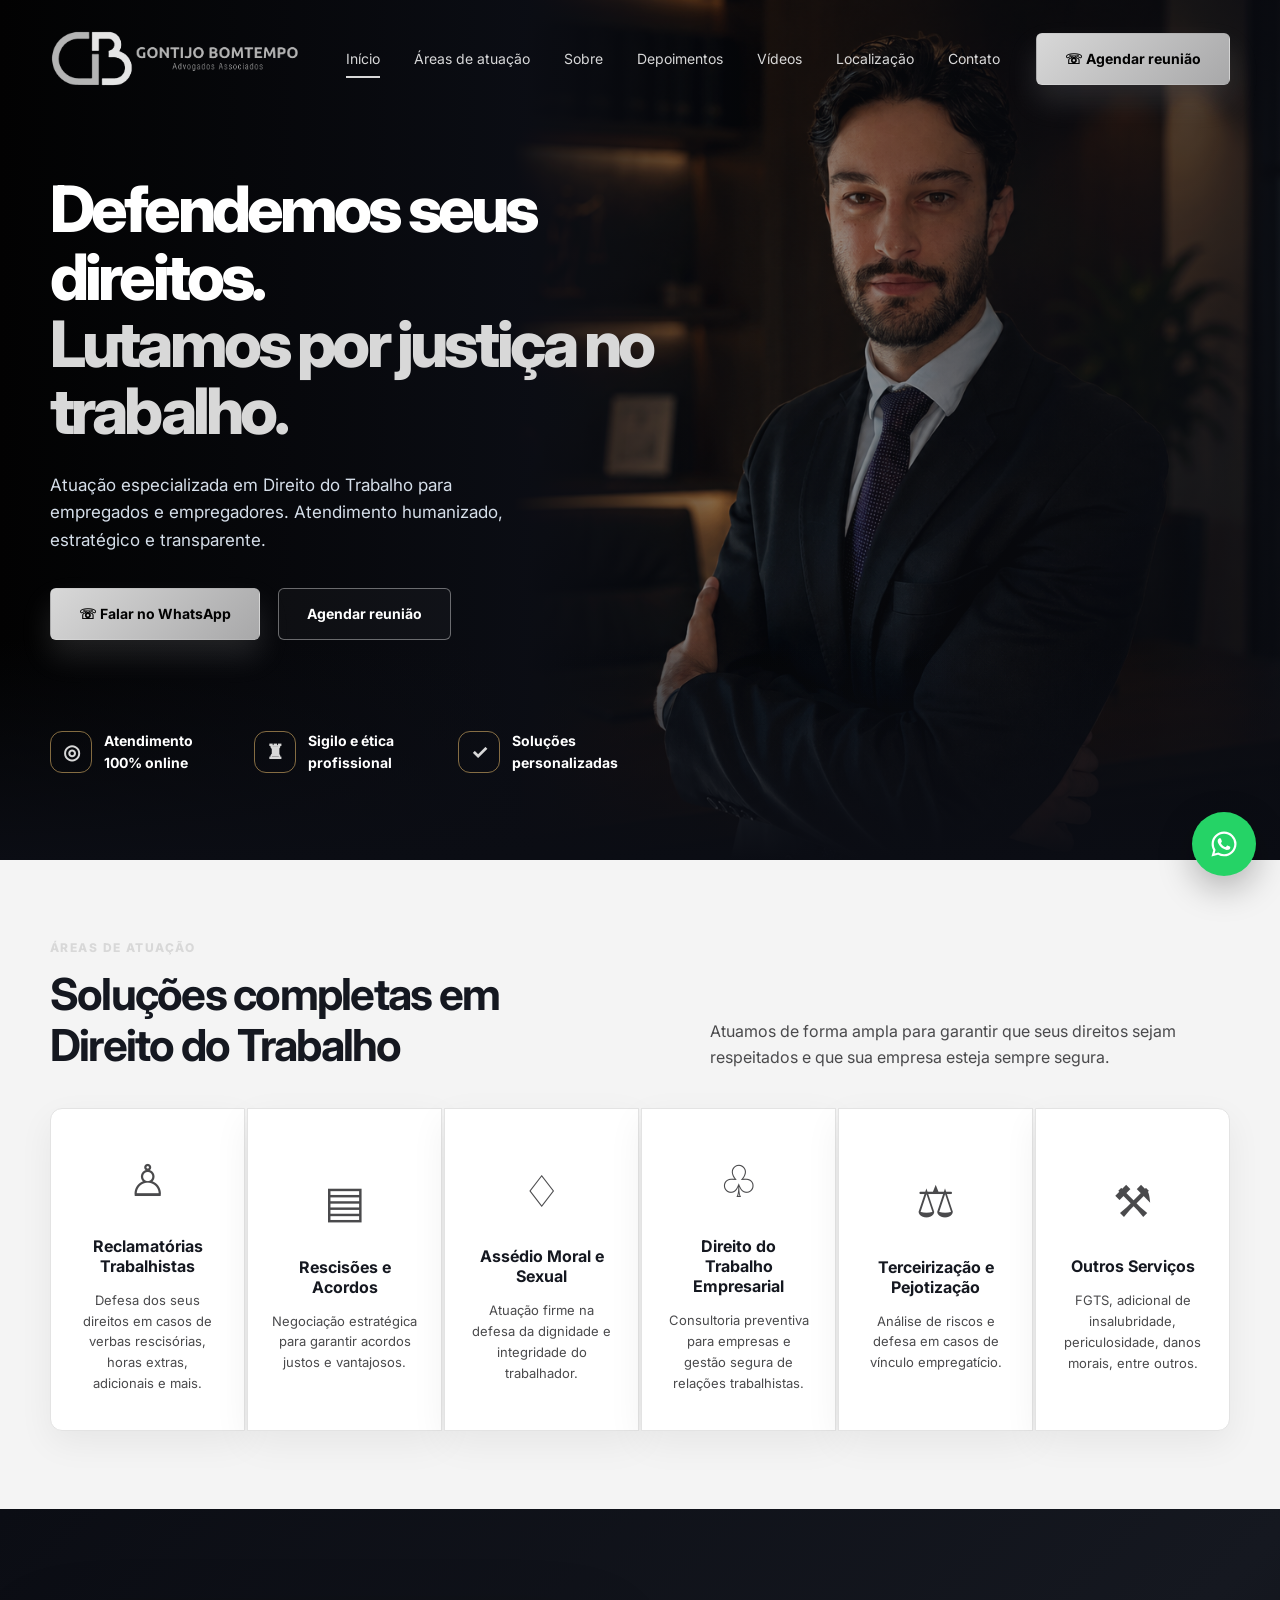
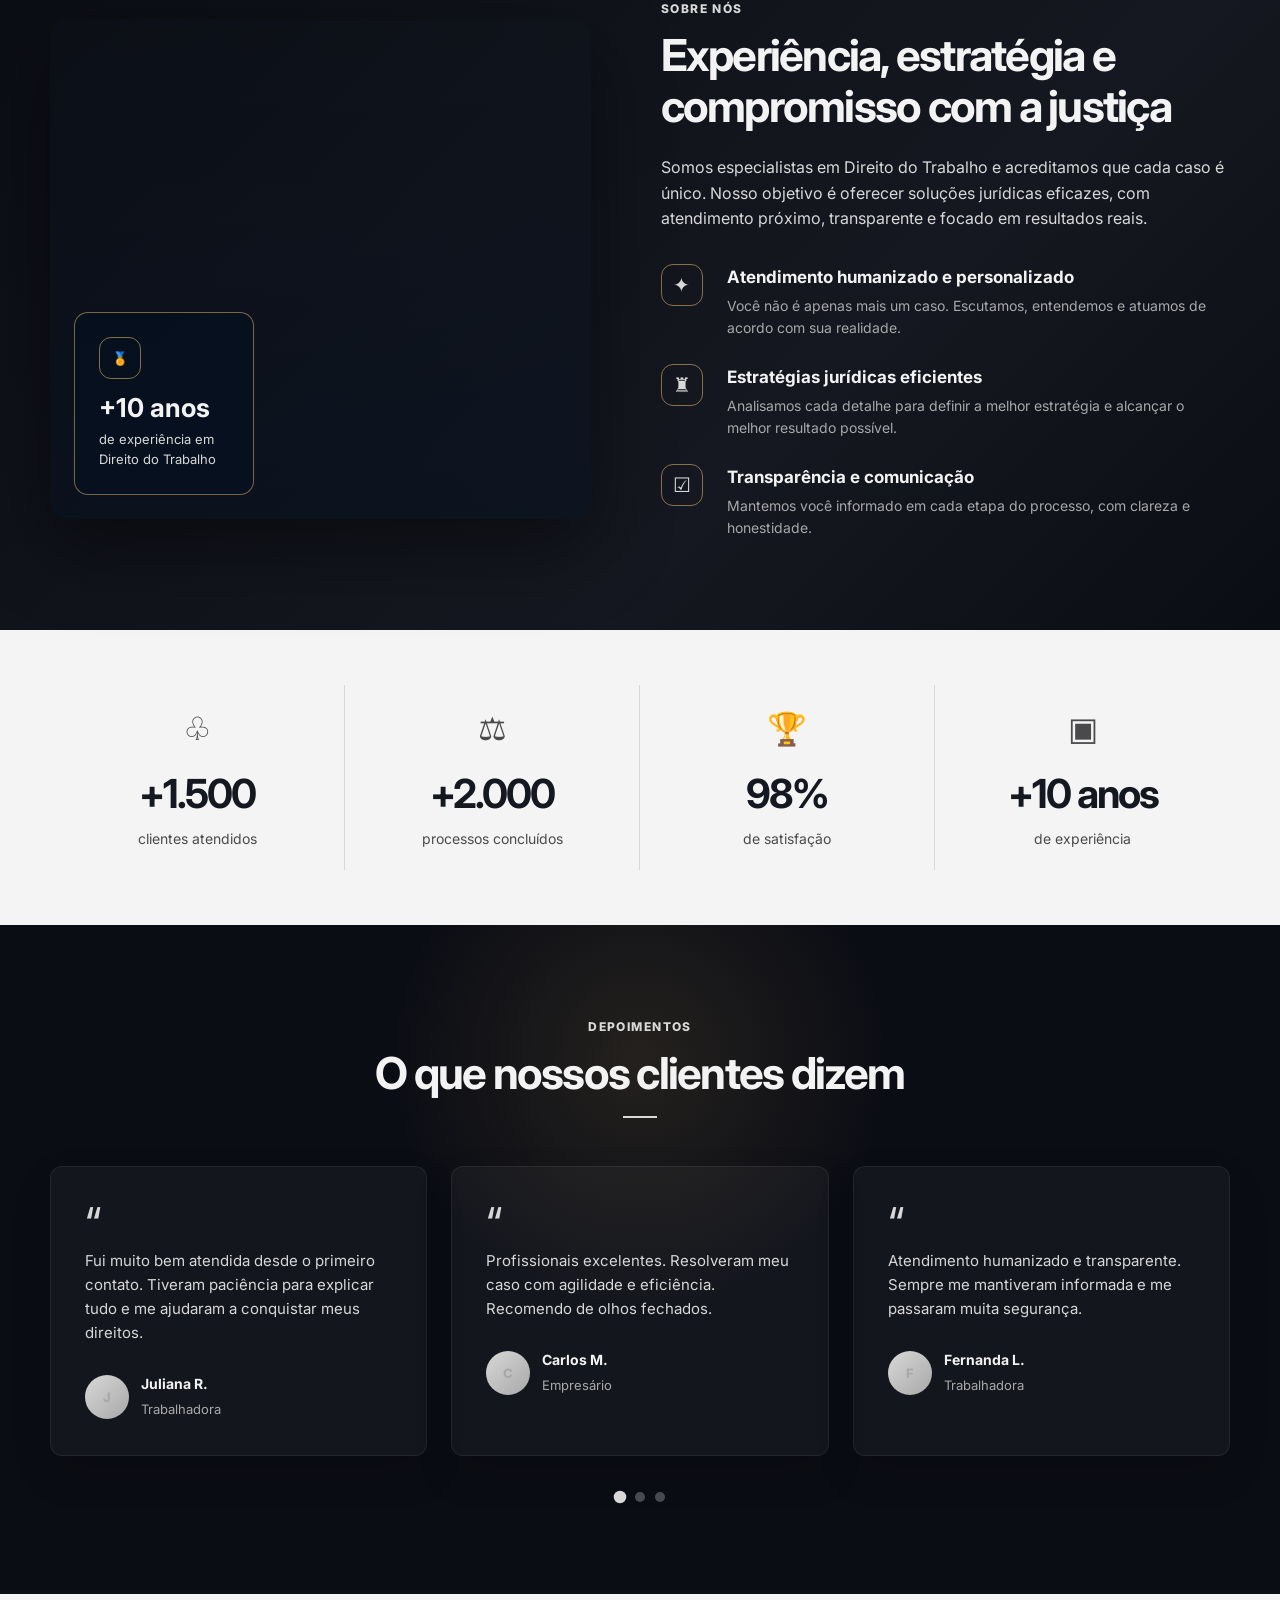
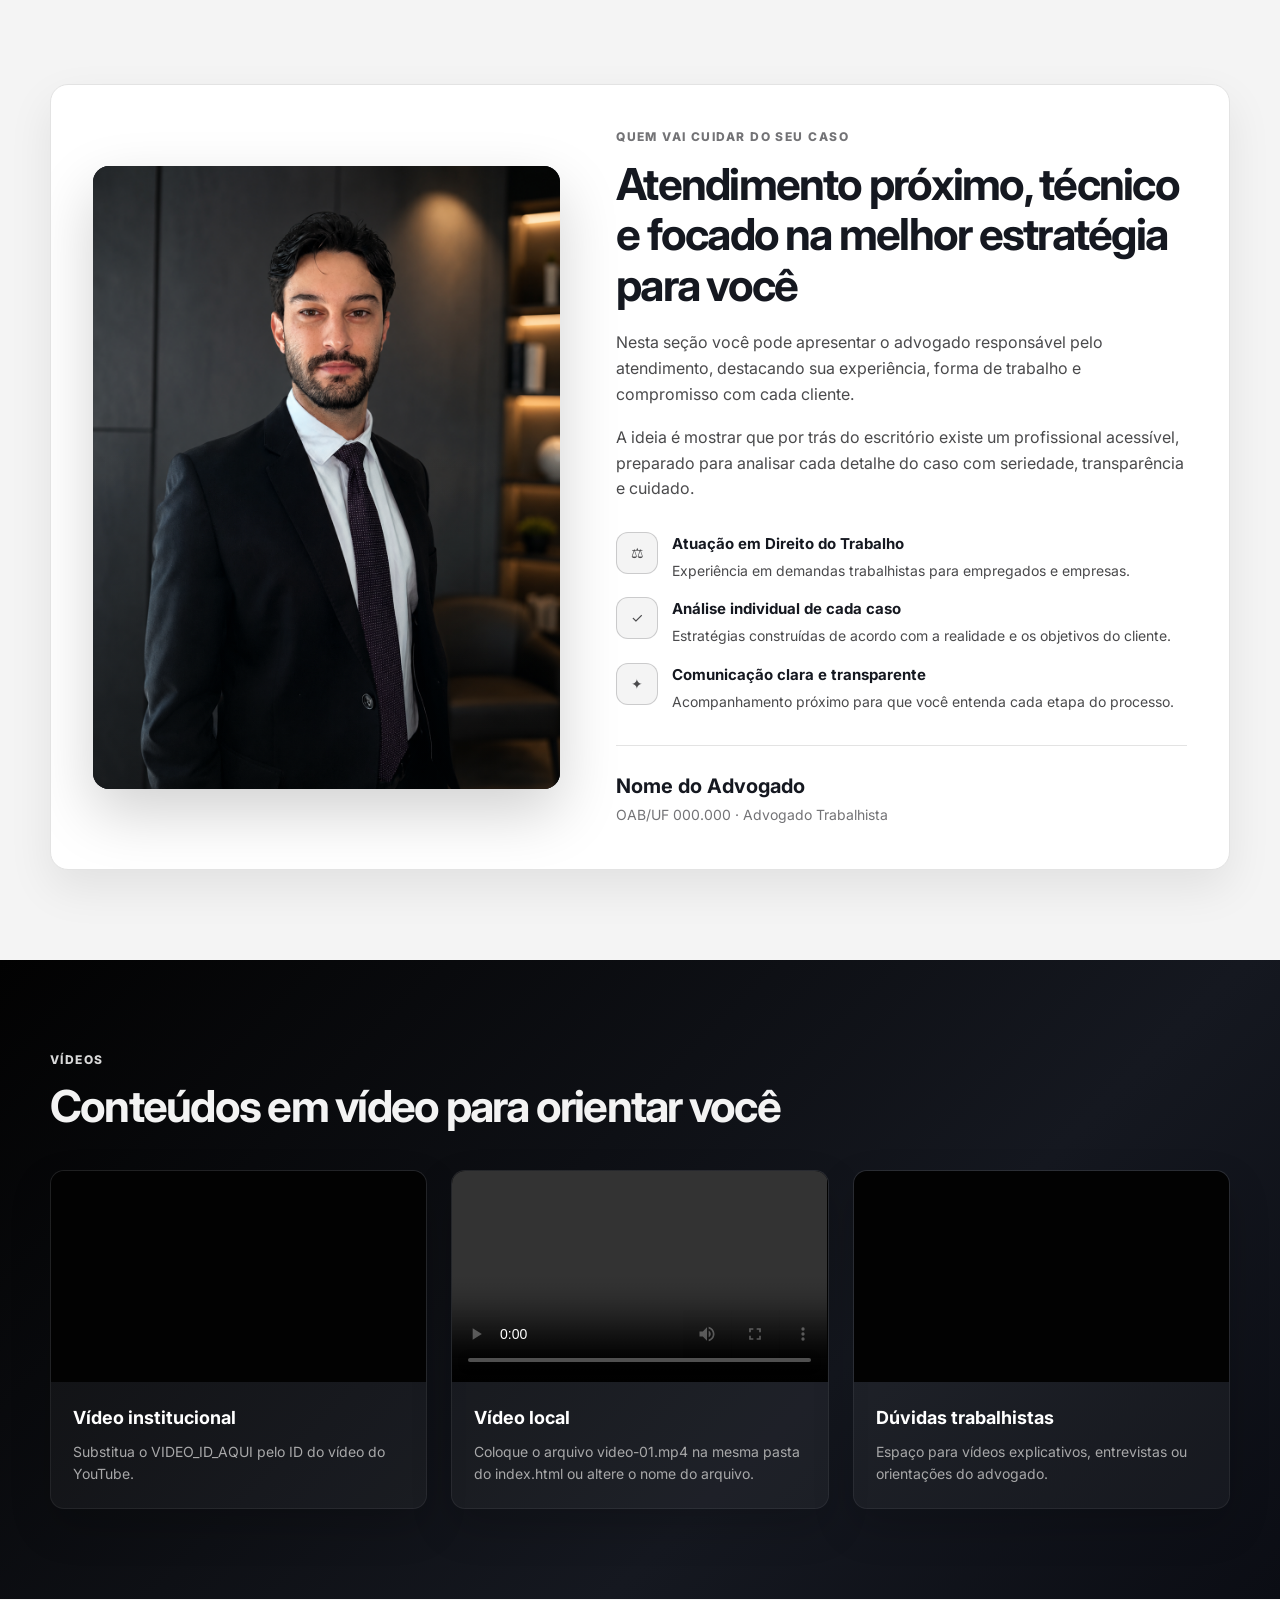
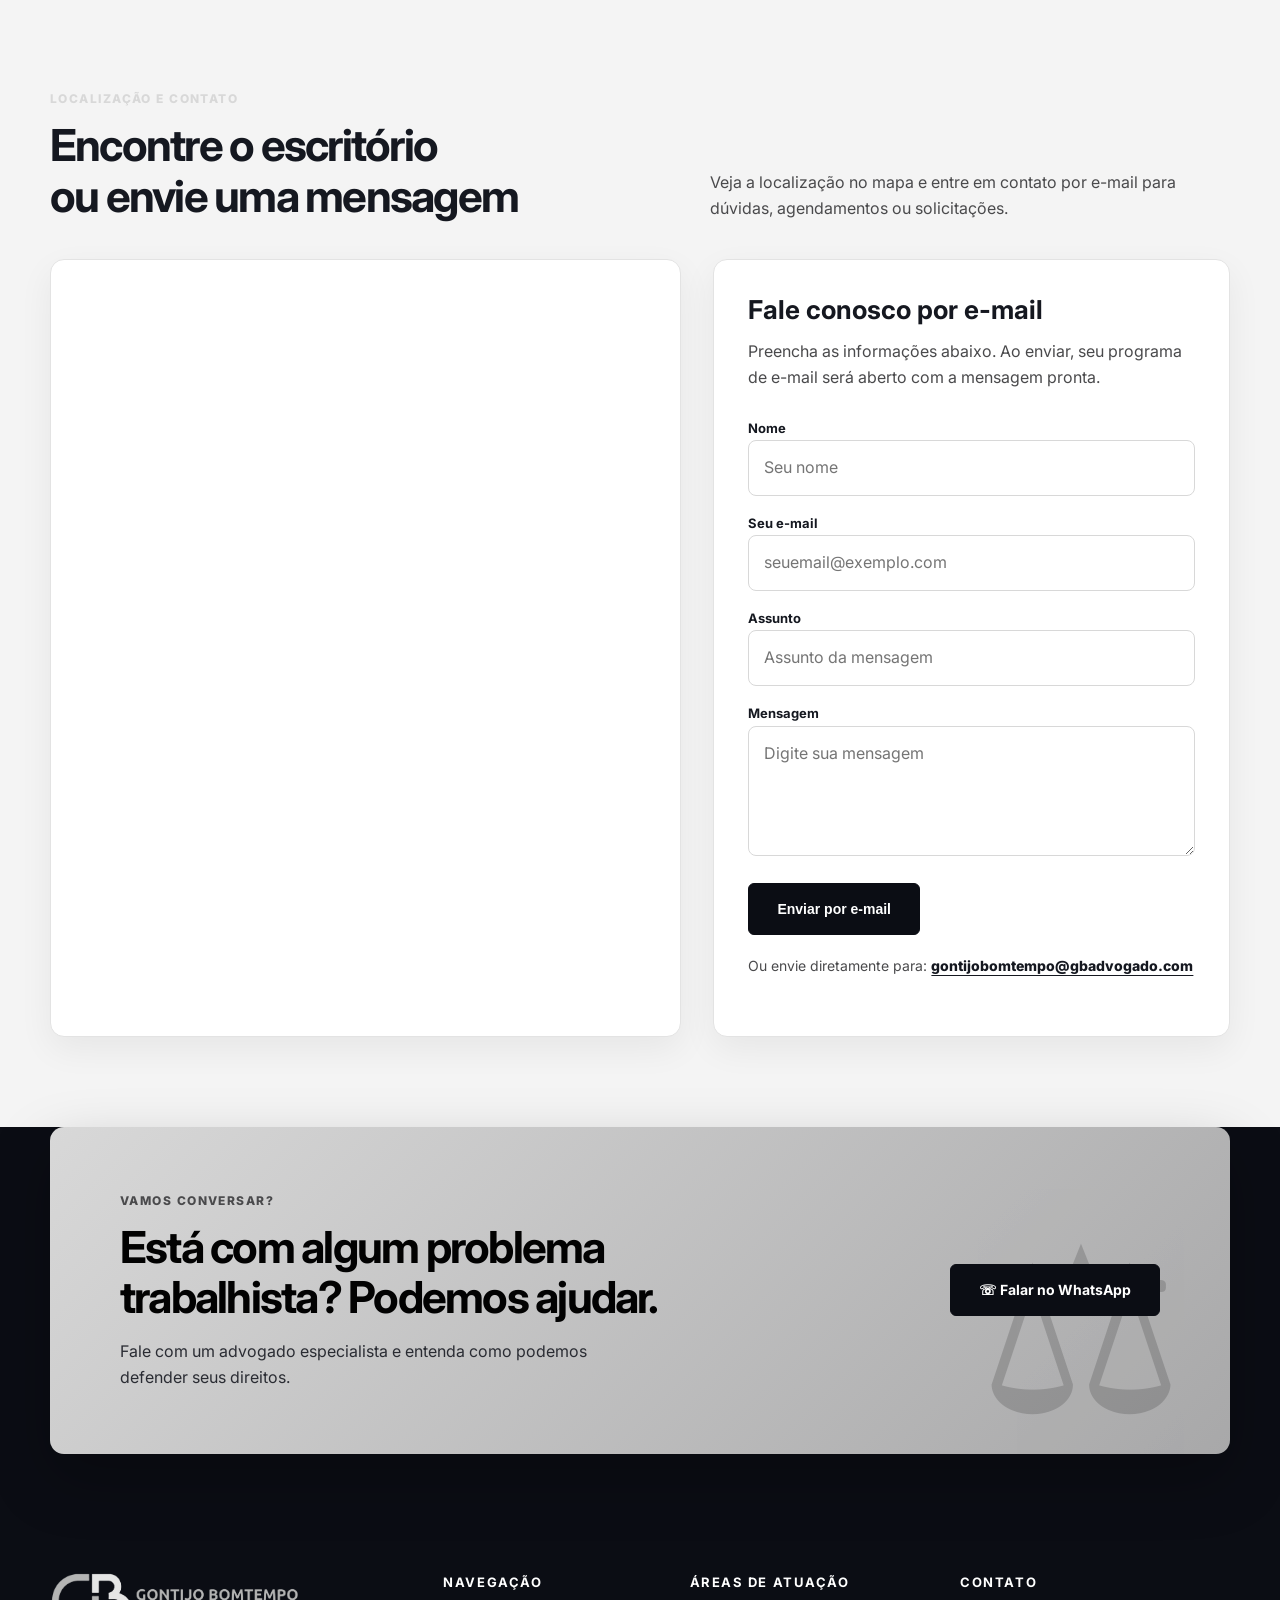
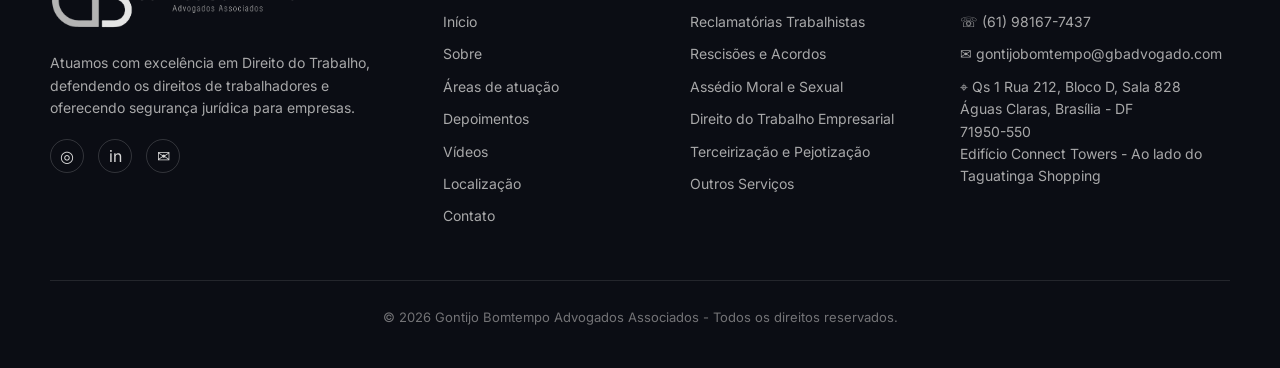
==== commit 70dea513: "adding perfil.png" ====
--- a/index.html
+++ b/index.html
@@ -1111,6 +1111,146 @@
         width: 100%;
       }
     }
+
+
+    /* Seção: Quem vai cuidar do seu caso */
+    .case-owner {
+      background: #F4F4F4;
+      color: var(--black-text);
+      padding: 90px 0;
+    }
+
+    .case-owner-card {
+      display: grid;
+      grid-template-columns: .9fr 1.1fr;
+      gap: 56px;
+      align-items: center;
+      background: #fff;
+      border: 1px solid #E3E3E3;
+      border-radius: 18px;
+      padding: 42px;
+      box-shadow: 0 18px 45px rgba(2,2,2,.08);
+      overflow: hidden;
+    }
+
+    .case-owner-photo {
+      position: relative;
+      min-height: 520px;
+      border-radius: 16px;
+      overflow: hidden;
+      background: var(--dark-2);
+      box-shadow: 0 24px 60px rgba(2,2,2,.18);
+    }
+
+    .case-owner-photo img {
+      width: 100%;
+      height: 100%;
+      min-height: 520px;
+      display: block;
+      object-fit: cover;
+      object-position: center top;
+    }
+
+    .case-owner-photo::after {
+      content: "";
+      position: absolute;
+      inset: 0;
+      background: linear-gradient(0deg, rgba(2,2,2,.28), transparent 55%);
+      pointer-events: none;
+    }
+
+    .case-owner-content .eyebrow {
+      color: var(--muted);
+    }
+
+    .case-owner-content h2 {
+      font-size: clamp(30px, 4vw, 44px);
+      line-height: 1.15;
+      letter-spacing: -.04em;
+      color: var(--dark-2);
+      margin-bottom: 20px;
+    }
+
+    .case-owner-content p {
+      color: var(--gray);
+      margin-bottom: 18px;
+    }
+
+    .case-owner-highlights {
+      display: grid;
+      gap: 14px;
+      margin: 30px 0;
+    }
+
+    .case-owner-highlight {
+      display: grid;
+      grid-template-columns: 42px 1fr;
+      gap: 14px;
+      align-items: start;
+    }
+
+    .case-owner-highlight .icon {
+      border-color: rgba(74,74,76,.24);
+      color: var(--gray);
+      background: #F4F4F4;
+    }
+
+    .case-owner-highlight strong {
+      display: block;
+      color: var(--dark-2);
+      font-size: 15px;
+      margin-bottom: 2px;
+    }
+
+    .case-owner-highlight span {
+      color: var(--gray);
+      font-size: 14px;
+    }
+
+    .case-owner-signature {
+      margin-top: 28px;
+      padding-top: 24px;
+      border-top: 1px solid #E3E3E3;
+    }
+
+    .case-owner-signature strong {
+      display: block;
+      color: var(--dark-2);
+      font-size: 20px;
+    }
+
+    .case-owner-signature span {
+      color: var(--muted);
+      font-size: 14px;
+    }
+
+    @media (max-width: 1050px) {
+      .case-owner-card {
+        grid-template-columns: 1fr;
+      }
+
+      .case-owner-photo,
+      .case-owner-photo img {
+        min-height: 420px;
+      }
+    }
+
+    @media (max-width: 760px) {
+      .case-owner {
+        padding: 70px 0;
+      }
+
+      .case-owner-card {
+        padding: 26px;
+        gap: 32px;
+      }
+
+      .case-owner-photo,
+      .case-owner-photo img {
+        min-height: 360px;
+      }
+    }
+
 
   </style>
 </head>
@@ -1302,6 +1442,64 @@
     </section>
 
 
+
+    <section class="case-owner" id="quem-vai-cuidar">
+      <div class="container">
+        <div class="case-owner-card">
+          <div class="case-owner-photo">
+            <!-- Troque o arquivo abaixo pela foto do seu cliente na mesma pasta do index.html -->
+            <img src="./perfil.png" alt="Advogado responsável pelo atendimento">
+          </div>
+
+          <div class="case-owner-content">
+            <div class="eyebrow">Quem vai cuidar do seu caso</div>
+            <h2>Atendimento próximo, técnico e focado na melhor estratégia para você</h2>
+
+            <p>
+              Nesta seção você pode apresentar o advogado responsável pelo atendimento,
+              destacando sua experiência, forma de trabalho e compromisso com cada cliente.
+            </p>
+
+            <p>
+              A ideia é mostrar que por trás do escritório existe um profissional acessível,
+              preparado para analisar cada detalhe do caso com seriedade, transparência e cuidado.
+            </p>
+
+            <div class="case-owner-highlights">
+              <div class="case-owner-highlight">
+                <span class="icon">⚖</span>
+                <div>
+                  <strong>Atuação em Direito do Trabalho</strong>
+                  <span>Experiência em demandas trabalhistas para empregados e empresas.</span>
+                </div>
+              </div>
+
+              <div class="case-owner-highlight">
+                <span class="icon">✓</span>
+                <div>
+                  <strong>Análise individual de cada caso</strong>
+                  <span>Estratégias construídas de acordo com a realidade e os objetivos do cliente.</span>
+                </div>
+              </div>
+
+              <div class="case-owner-highlight">
+                <span class="icon">✦</span>
+                <div>
+                  <strong>Comunicação clara e transparente</strong>
+                  <span>Acompanhamento próximo para que você entenda cada etapa do processo.</span>
+                </div>
+              </div>
+            </div>
+
+            <div class="case-owner-signature">
+              <strong>Nome do Advogado</strong>
+              <span>OAB/UF 000.000 · Advogado Trabalhista</span>
+            </div>
+          </div>
+        </div>
+      </div>
+    </section>
+
     <section class="videos" id="videos">
       <div class="container">
         <div class="section-head">
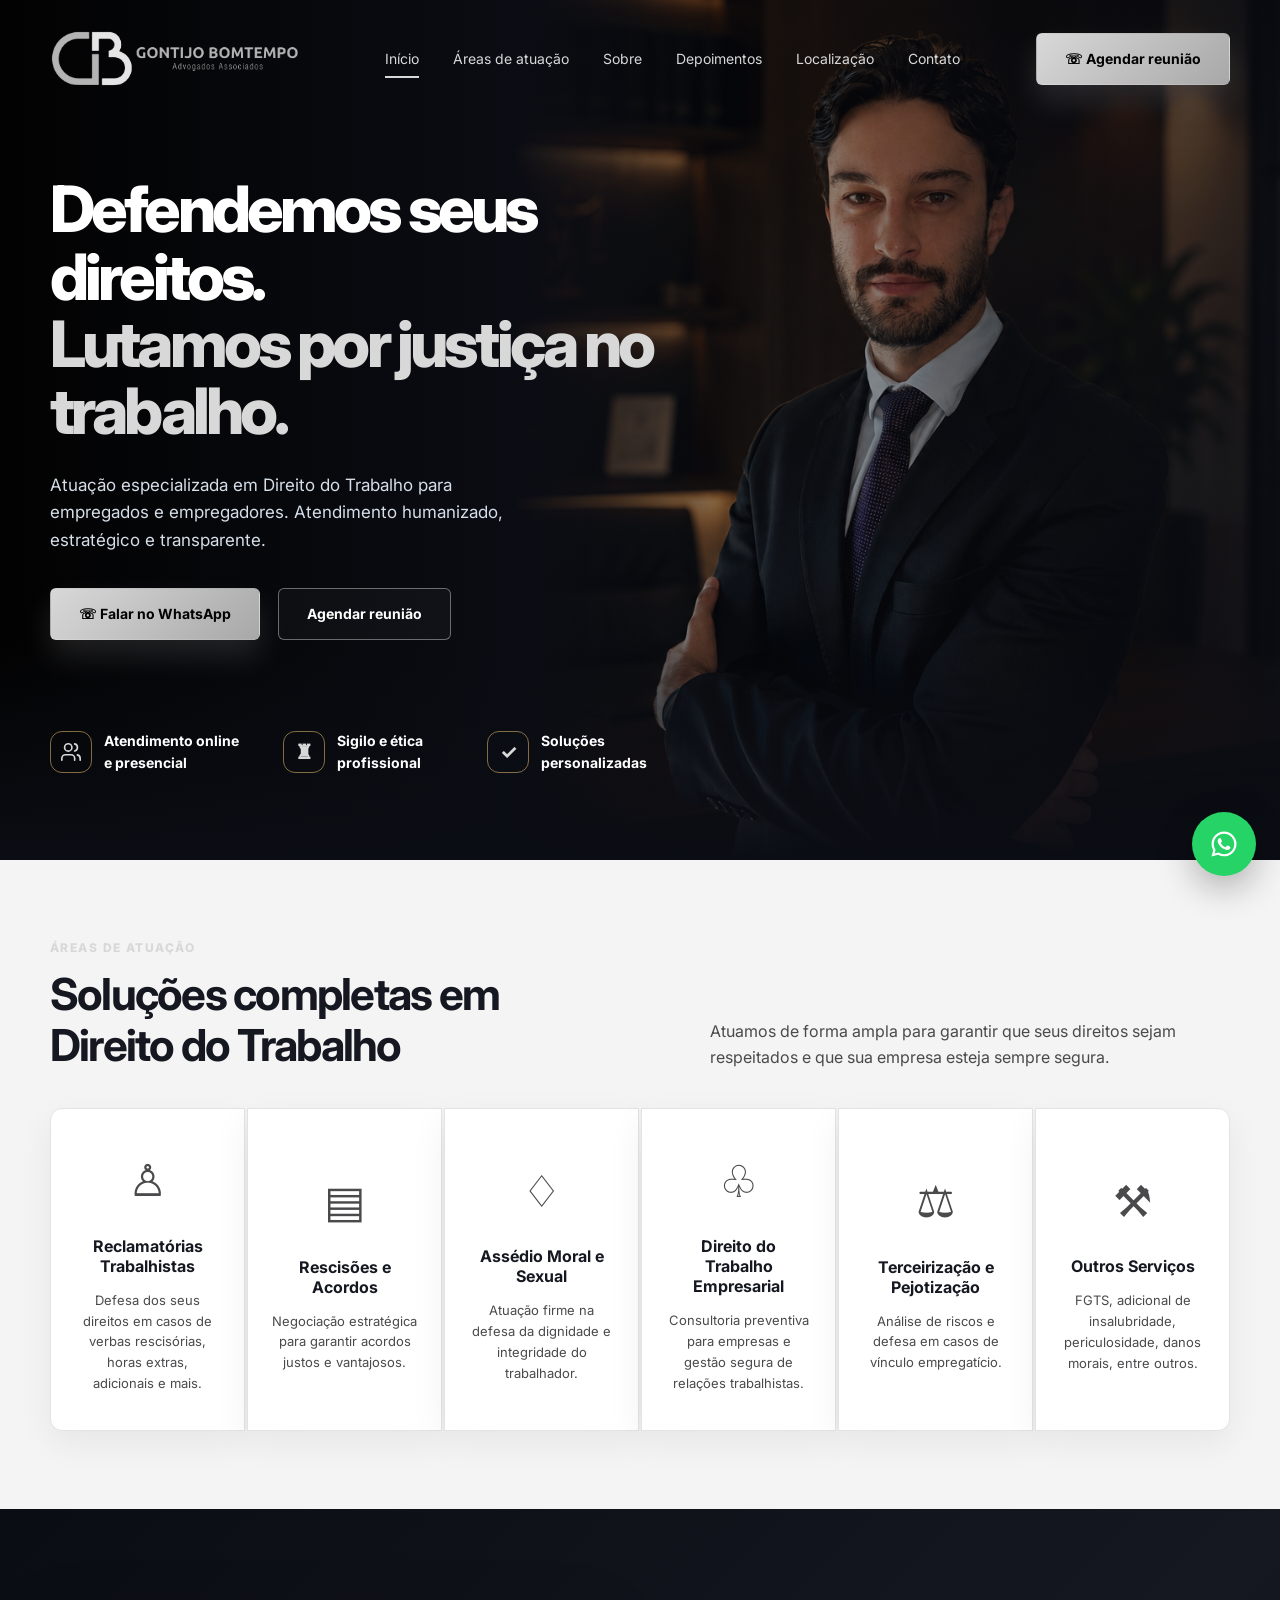
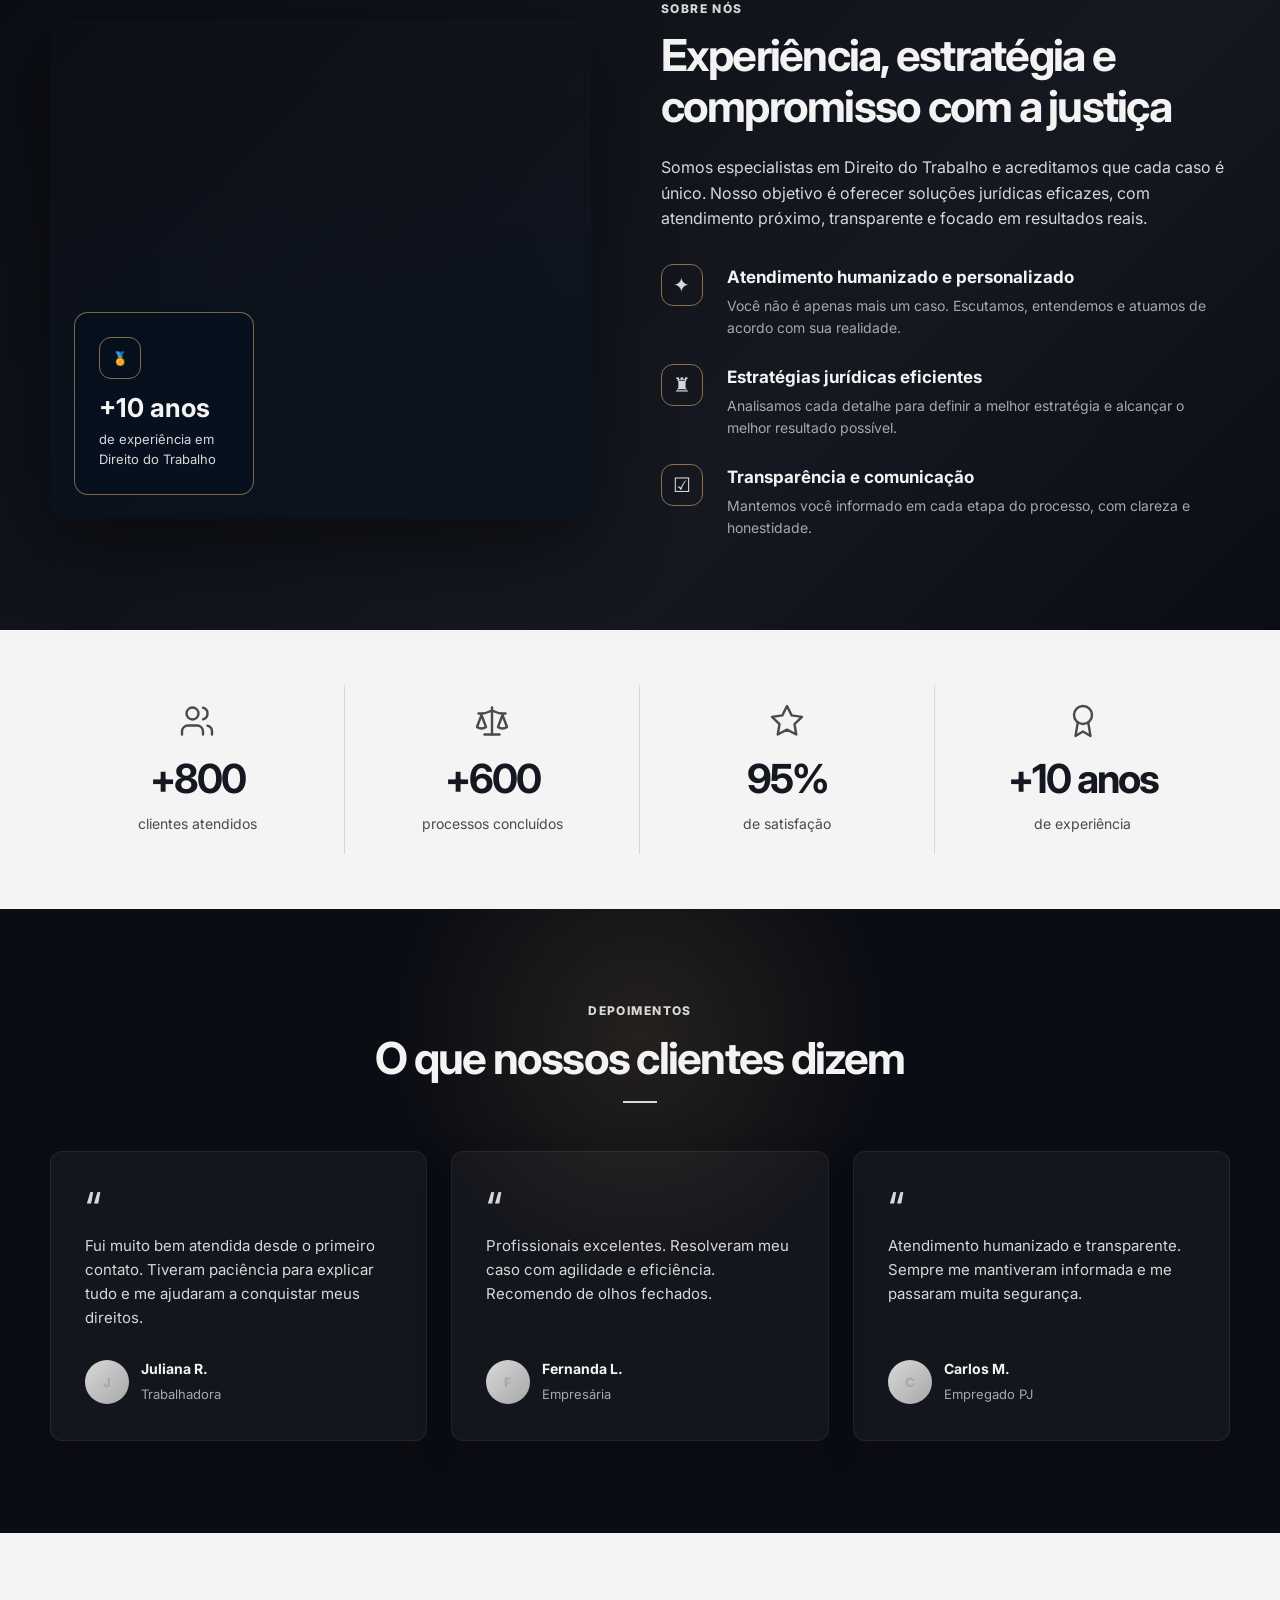
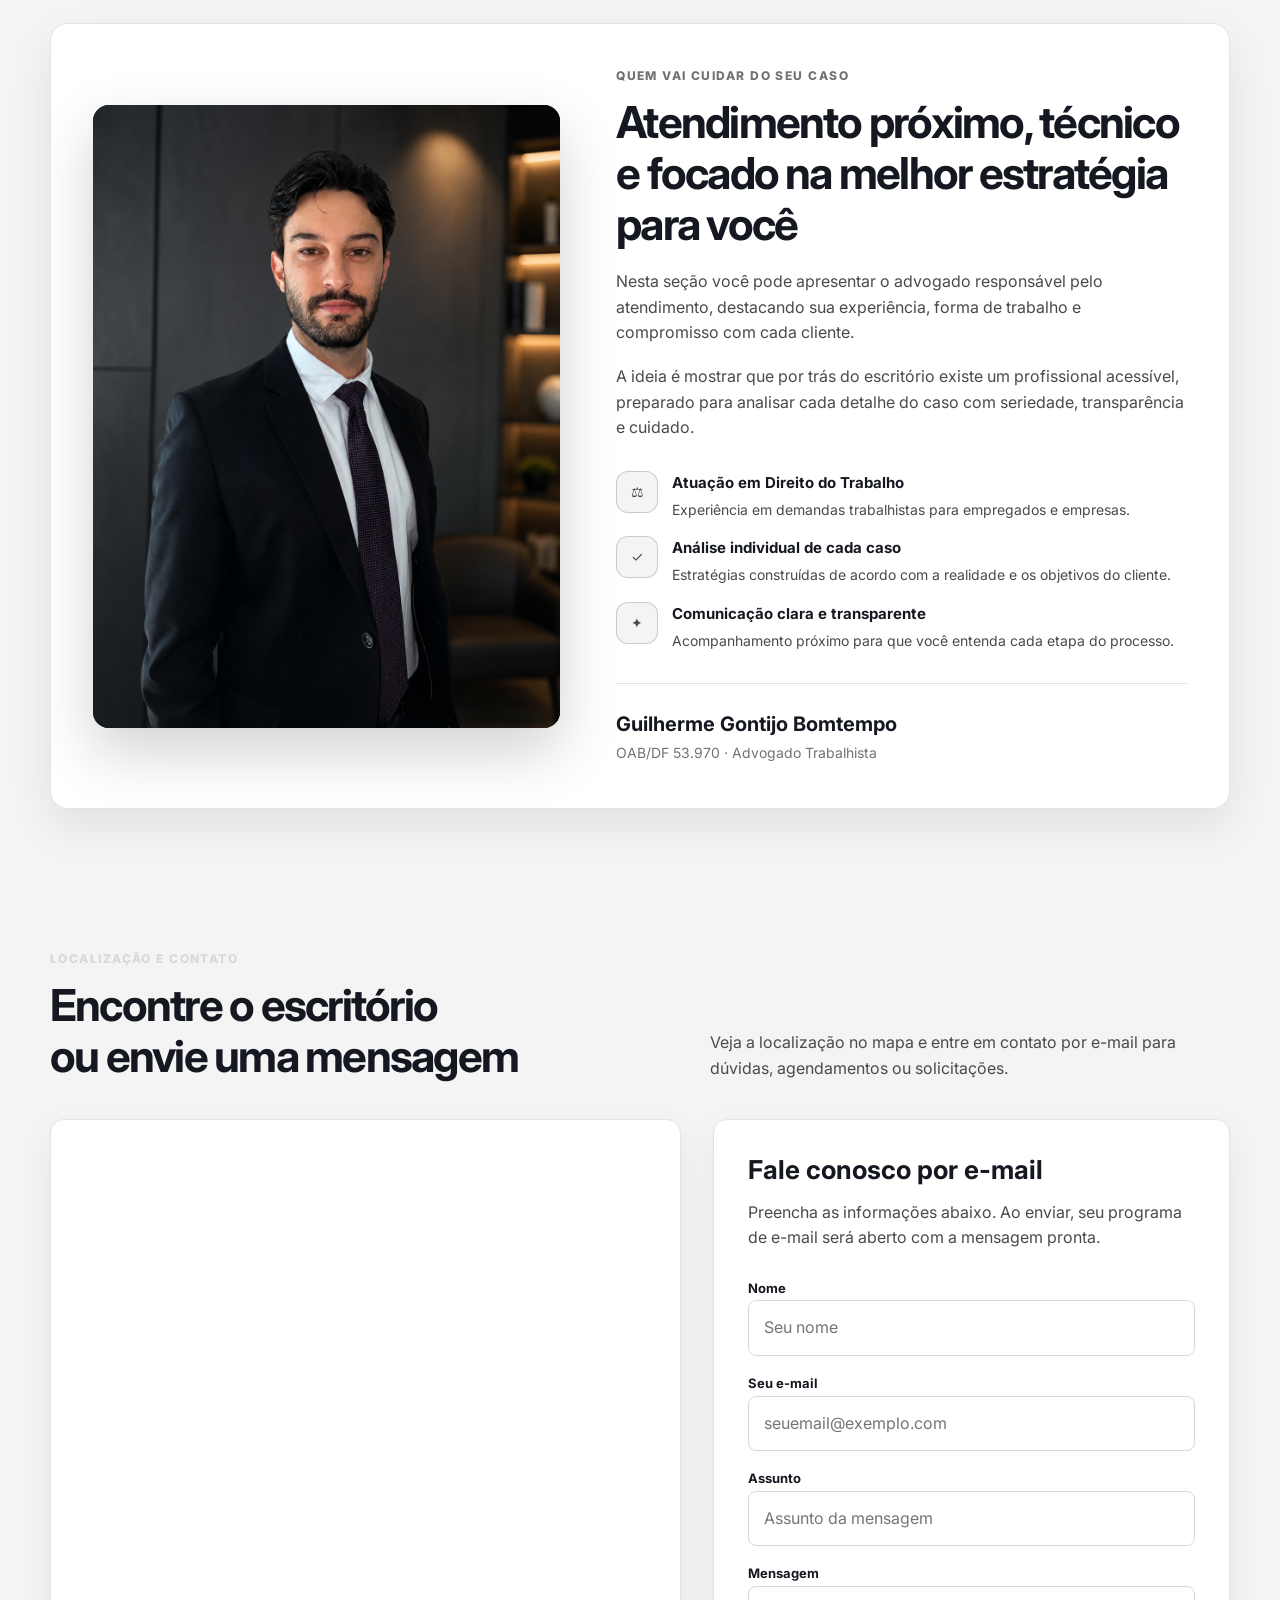
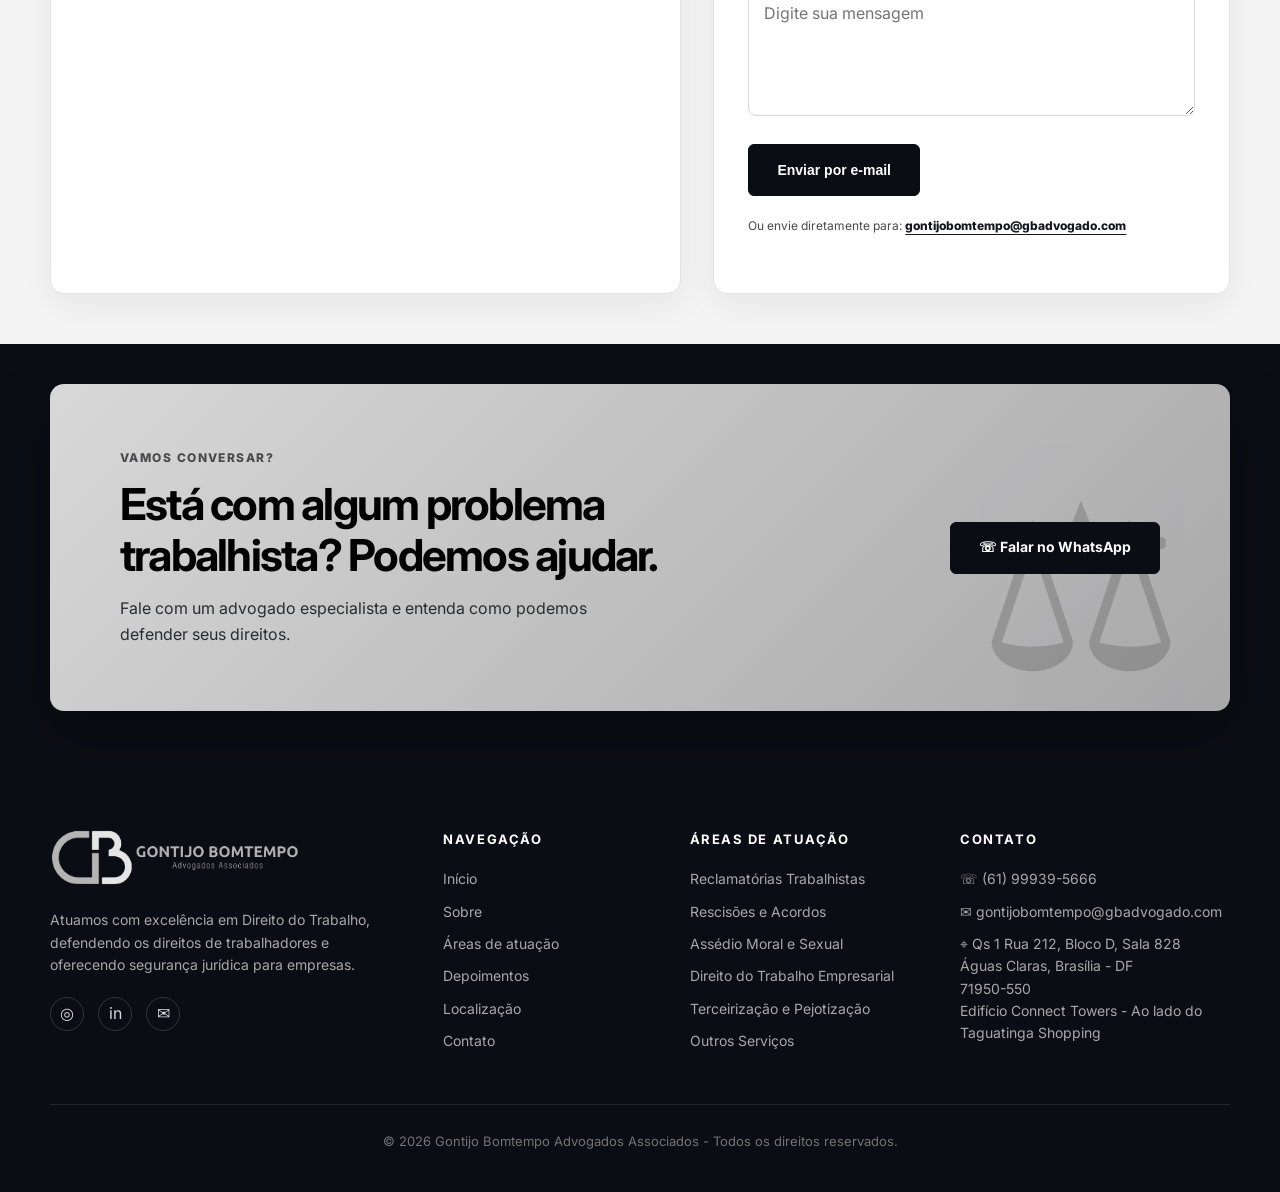
==== commit 297798e1: "site quase pronto, faltando sessão descrevendo o advogado" ====
--- a/index.html
+++ b/index.html
@@ -129,6 +129,11 @@
       background: var(--silver-light);
     }
 
+    .menu .menu-cta {
+      display: none;
+      padding: 0 28px;
+    }
+
     .btn {
       display: inline-flex;
       align-items: center;
@@ -247,6 +252,10 @@
       font-size: 14px;
       font-weight: 700;
       max-width: 160px;
+    }
+
+    .badge-wide {
+      max-width: none;
     }
 
     .icon {
@@ -456,8 +465,12 @@
 
     .stat .stat-icon {
       color: var(--silver-light);
-      font-size: 32px;
       margin-bottom: 8px;
+    }
+
+    .stat .stat-icon svg {
+      display: block;
+      margin: 0 auto;
     }
 
     .stat strong {
@@ -502,6 +515,8 @@
       padding: 34px;
       min-height: 260px;
       box-shadow: 0 18px 40px rgba(0,0,0,.12);
+      display: flex;
+      flex-direction: column;
     }
 
     .quote {
@@ -520,6 +535,7 @@
       display: flex;
       gap: 12px;
       align-items: center;
+      margin-top: auto;
     }
 
     .avatar {
@@ -564,7 +580,7 @@
 
     .cta-wrap {
       background: var(--dark);
-      padding: 0 0 72px;
+      padding: 40px 0 72px;
     }
 
     .cta {
@@ -641,6 +657,11 @@
       gap: 10px;
     }
 
+    .footer-address:hover {
+      color: var(--silver-light);
+      text-decoration: underline;
+    }
+
     .socials {
       display: flex;
       gap: 14px;
@@ -672,28 +693,56 @@
       color: #fff;
       border-radius: 8px;
       font-size: 22px;
+      cursor: pointer;
+      flex-shrink: 0;
     }
 
     @media (max-width: 1050px) {
+      .header {
+        position: fixed;
+        background: rgba(11,13,20,.96);
+        backdrop-filter: blur(12px);
+        -webkit-backdrop-filter: blur(12px);
+        padding: 16px 0;
+        border-bottom: 1px solid rgba(255,255,255,.08);
+      }
+
+      .header .header-cta {
+        display: none;
+      }
+
       .menu {
         display: none;
       }
 
+      .menu .menu-cta {
+        display: inline-flex;
+        margin-top: 6px;
+      }
+
+      .menu .menu-cta::after {
+        display: none;
+      }
+
       .mobile-toggle {
-        display: block;
+        display: flex;
+        align-items: center;
+        justify-content: center;
       }
 
       .menu.open {
         display: grid;
-        position: absolute;
-        top: 92px;
-        left: 24px;
-        right: 24px;
-        background: rgba(6,17,31,.96);
+        position: fixed;
+        top: 90px;
+        left: 16px;
+        right: 16px;
+        background: rgba(6,17,31,.98);
         border: 1px solid rgba(255,255,255,.12);
         border-radius: 16px;
         padding: 24px;
         gap: 18px;
+        z-index: 100;
+        box-shadow: 0 24px 60px rgba(0,0,0,.45);
       }
 
       .hero::before {
@@ -733,7 +782,15 @@
 
       .hero {
         min-height: auto;
-        padding: 150px 0 70px;
+        padding: 120px 0 70px;
+      }
+
+      .hero-content {
+        padding-top: 20px;
+      }
+
+      .menu.open {
+        top: 82px;
       }
 
       .hero-actions,
@@ -927,7 +984,7 @@
     .location-contact {
       background: #F4F4F4;
       color: var(--black-text);
-      padding: 90px 0;
+      padding: 50px 0;
     }
 
     .location-contact-grid {
@@ -1022,7 +1079,7 @@
     .direct-email {
       margin-top: 20px;
       color: var(--gray);
-      font-size: 14px;
+      font-size: 12px;
     }
 
     .direct-email a {
@@ -1096,7 +1153,7 @@
     @media (max-width: 760px) {
       .videos,
       .location-contact {
-        padding: 70px 0;
+        padding: 50px 0;
       }
 
       .videos-grid {
@@ -1266,12 +1323,12 @@
         <a href="#areas">Áreas de atuação</a>
         <a href="#sobre">Sobre</a>
         <a href="#depoimentos">Depoimentos</a>
-        <a href="#videos">Vídeos</a>
         <a href="#localizacao">Localização</a>
         <a href="#contato">Contato</a>
+        <a class="btn btn-gold menu-cta" href="https://wa.me/5561999395666" target="_blank">☏ Agendar reunião</a>
       </nav>
 
-      <a class="btn btn-gold" href="https://wa.me/5561981677437" target="_blank">☏ Agendar reunião</a>
+      <a class="btn btn-gold header-cta" href="https://wa.me/5561999395666" target="_blank">☏ Agendar reunião</a>
       <button class="mobile-toggle" id="mobileToggle" aria-label="Abrir menu">☰</button>
     </div>
   </header>
@@ -1284,12 +1341,12 @@
           <p>Atuação especializada em Direito do Trabalho para empregados e empregadores. Atendimento humanizado, estratégico e transparente.</p>
 
           <div class="hero-actions">
-            <a href="https://wa.me/5561981677437" target="_blank" class="btn btn-gold">☏ Falar no WhatsApp</a>
+            <a href="https://wa.me/5561999395666" target="_blank" class="btn btn-gold">☏ Falar no WhatsApp</a>
             <a href="#contato" class="btn btn-outline">Agendar reunião</a>
           </div>
 
           <div class="hero-badges">
-            <div class="badge"><span class="icon">◎</span>Atendimento 100% online</div>
+            <div class="badge badge-wide"><span class="icon"><svg xmlns="http://www.w3.org/2000/svg" width="22" height="22" viewBox="0 0 24 24" fill="none" stroke="currentColor" stroke-width="1.8" stroke-linecap="round" stroke-linejoin="round" aria-hidden="true"><path d="M16 21v-2a4 4 0 0 0-4-4H6a4 4 0 0 0-4 4v2"/><circle cx="9" cy="7" r="4"/><path d="M22 21v-2a4 4 0 0 0-3-3.87"/><path d="M16 3.13a4 4 0 0 1 0 7.75"/></svg></span><span>Atendimento online<br>e presencial</span></div>
             <div class="badge"><span class="icon">♜</span>Sigilo e ética profissional</div>
             <div class="badge"><span class="icon">✓</span>Soluções personalizadas</div>
           </div>
@@ -1387,22 +1444,22 @@
     <section class="stats">
       <div class="container stats-grid">
         <div class="stat">
-          <div class="stat-icon">♧</div>
-          <strong>+1.500</strong>
+          <div class="stat-icon"><svg xmlns="http://www.w3.org/2000/svg" width="36" height="36" viewBox="0 0 24 24" fill="none" stroke="currentColor" stroke-width="1.6" stroke-linecap="round" stroke-linejoin="round" aria-hidden="true"><path d="M16 21v-2a4 4 0 0 0-4-4H6a4 4 0 0 0-4 4v2"/><circle cx="9" cy="7" r="4"/><path d="M22 21v-2a4 4 0 0 0-3-3.87"/><path d="M16 3.13a4 4 0 0 1 0 7.75"/></svg></div>
+          <strong>+800</strong>
           <span>clientes atendidos</span>
         </div>
         <div class="stat">
-          <div class="stat-icon">⚖</div>
-          <strong>+2.000</strong>
+          <div class="stat-icon"><svg xmlns="http://www.w3.org/2000/svg" width="36" height="36" viewBox="0 0 24 24" fill="none" stroke="currentColor" stroke-width="1.6" stroke-linecap="round" stroke-linejoin="round" aria-hidden="true"><path d="m16 16 3-8 3 8c-.87.65-1.92 1-3 1s-2.13-.35-3-1Z"/><path d="m2 16 3-8 3 8c-.87.65-1.92 1-3 1s-2.13-.35-3-1Z"/><path d="M7 21h10"/><path d="M12 3v18"/><path d="M3 7h2c2 0 5-1 7-2 2 1 5 2 7 2h2"/></svg></div>
+          <strong>+600</strong>
           <span>processos concluídos</span>
         </div>
         <div class="stat">
-          <div class="stat-icon">🏆</div>
-          <strong>98%</strong>
+          <div class="stat-icon"><svg xmlns="http://www.w3.org/2000/svg" width="36" height="36" viewBox="0 0 24 24" fill="none" stroke="currentColor" stroke-width="1.6" stroke-linecap="round" stroke-linejoin="round" aria-hidden="true"><path d="M12 2l3.09 6.26L22 9.27l-5 4.87 1.18 6.88L12 17.77l-6.18 3.25L7 14.14 2 9.27l6.91-1.01z"/></svg></div>
+          <strong>95%</strong>
           <span>de satisfação</span>
         </div>
         <div class="stat">
-          <div class="stat-icon">▣</div>
+          <div class="stat-icon"><svg xmlns="http://www.w3.org/2000/svg" width="36" height="36" viewBox="0 0 24 24" fill="none" stroke="currentColor" stroke-width="1.6" stroke-linecap="round" stroke-linejoin="round" aria-hidden="true"><circle cx="12" cy="8" r="6"/><path d="M15.477 12.89 17 22l-5-3-5 3 1.523-9.11"/></svg></div>
           <strong>+10 anos</strong>
           <span>de experiência</span>
         </div>
@@ -1424,20 +1481,20 @@
           <article class="testimonial-card">
             <div class="quote">“</div>
             <p>Profissionais excelentes. Resolveram meu caso com agilidade e eficiência. Recomendo de olhos fechados.</p>
-            <div class="person"><span class="avatar">C</span><div><strong>Carlos M.</strong><span>Empresário</span></div></div>
+            <div class="person"><span class="avatar">F</span><div><strong>Fernanda L.</strong><span>Empresária</span></div></div>
           </article>
           <article class="testimonial-card">
             <div class="quote">“</div>
             <p>Atendimento humanizado e transparente. Sempre me mantiveram informada e me passaram muita segurança.</p>
-            <div class="person"><span class="avatar">F</span><div><strong>Fernanda L.</strong><span>Trabalhadora</span></div></div>
+            <div class="person"><span class="avatar">C</span><div><strong>Carlos M.</strong><span>Empregado PJ</span></div></div>
           </article>
         </div>
 
-        <div class="dots" aria-hidden="true">
+        <!-- <div class="dots" aria-hidden="true">
           <span class="dot active"></span>
           <span class="dot"></span>
           <span class="dot"></span>
-        </div>
+        </div> -->
       </div>
     </section>
 
@@ -1492,59 +1549,10 @@
             </div>
 
             <div class="case-owner-signature">
-              <strong>Nome do Advogado</strong>
-              <span>OAB/UF 000.000 · Advogado Trabalhista</span>
+              <strong>Guilherme Gontijo Bomtempo</strong>
+              <span>OAB/DF 53.970 · Advogado Trabalhista</span>
             </div>
           </div>
-        </div>
-      </div>
-    </section>
-
-    <section class="videos" id="videos">
-      <div class="container">
-        <div class="section-head">
-          <div>
-            <div class="eyebrow">Vídeos</div>
-            <h2>Conteúdos em vídeo para orientar você</h2>
-          </div>
-          <!-- <p>Use esta área para adicionar vídeos do YouTube ou arquivos de vídeo locais do próprio escritório.</p> -->
-        </div>
-
-        <div class="videos-grid">
-          <article class="video-card">
-            <div class="video-frame">
-              <iframe src="https://www.youtube.com/watch?v=8_ThZDLXe9Q" title="Vídeo institucional" allowfullscreen></iframe>
-            </div>
-            <div class="video-info">
-              <h3>Vídeo institucional</h3>
-              <p>Substitua o VIDEO_ID_AQUI pelo ID do vídeo do YouTube.</p>
-            </div>
-          </article>
-
-          <article class="video-card">
-            <div class="video-frame">
-              <!-- Vídeo local: coloque o arquivo na mesma pasta do index.html -->
-              <video controls>
-                <source src="./revisao_sm_650.mp4" type="video/mp4">
-                Seu navegador não suporta vídeos em HTML5.
-              </video>
-            </div>
-            <div class="video-info">
-              <h3>Vídeo local</h3>
-              <p>Coloque o arquivo video-01.mp4 na mesma pasta do index.html ou altere o nome do arquivo.</p>
-            </div>
-          </article>
-
-          <article class="video-card">
-            <div class="video-frame">
-              <!-- YouTube: substitua VIDEO_ID_AQUI pelo ID do vídeo desejado -->
-              <iframe src="https://www.youtube.com/embed/VIDEO_ID_AQUI" title="Dúvidas trabalhistas" allowfullscreen></iframe>
-            </div>
-            <div class="video-info">
-              <h3>Dúvidas trabalhistas</h3>
-              <p>Espaço para vídeos explicativos, entrevistas ou orientações do advogado.</p>
-            </div>
-          </article>
         </div>
       </div>
     </section>
@@ -1615,7 +1623,7 @@
             <h2>Está com algum problema trabalhista? Podemos ajudar.</h2>
             <p>Fale com um advogado especialista e entenda como podemos defender seus direitos.</p>
           </div>
-          <a href="https://wa.me/5561981677437" target="_blank" class="btn">☏ Falar no WhatsApp</a>
+          <a href="https://wa.me/5561999395666" target="_blank" class="btn">☏ Falar no WhatsApp</a>
         </div>
       </div>
     </section>
@@ -1640,7 +1648,6 @@
           <li><a href="#sobre">Sobre</a></li>
           <li><a href="#areas">Áreas de atuação</a></li>
           <li><a href="#depoimentos">Depoimentos</a></li>
-          <li><a href="#videos">Vídeos</a></li>
           <li><a href="#localizacao">Localização</a></li>
           <li><a href="#contato">Contato</a></li>
         </ul>
@@ -1661,9 +1668,9 @@
       <div>
         <h4>Contato</h4>
         <ul>
-          <li>☏ (61) 98167-7437</li>
+          <li>☏ (61) 99939-5666</li>
           <li>✉ gontijobomtempo@gbadvogado.com</li>
-          <li>⌖ Qs 1 Rua 212, Bloco D, Sala 828<br>Águas Claras, Brasília - DF<br>71950-550<br>Edifício Connect Towers - Ao lado do Taguatinga Shopping</li>
+          <li><a class="footer-address" href="https://www.google.com/maps?q=Connect+Towers+Águas+Claras+Brasília&z=16" target="_blank">⌖ Qs 1 Rua 212, Bloco D, Sala 828<br>Águas Claras, Brasília - DF<br>71950-550<br>Edifício Connect Towers - Ao lado do Taguatinga Shopping</a></li>
         </ul>
       </div>
     </div>
@@ -1672,7 +1679,7 @@
   </footer>
 
   <a
-  href="https://wa.me/5561981677437"
+  href="https://wa.me/5561999395666"
   class="whatsapp-float"
   target="_blank"
   aria-label="Falar no WhatsApp"
@@ -1698,7 +1705,7 @@
       });
     });
 
-    const navLinks = document.querySelectorAll('.menu a');
+    const navLinks = document.querySelectorAll('.menu a[href^="#"]');
     const sections = [...navLinks]
       .map(link => document.querySelector(link.getAttribute('href')))
       .filter(Boolean);
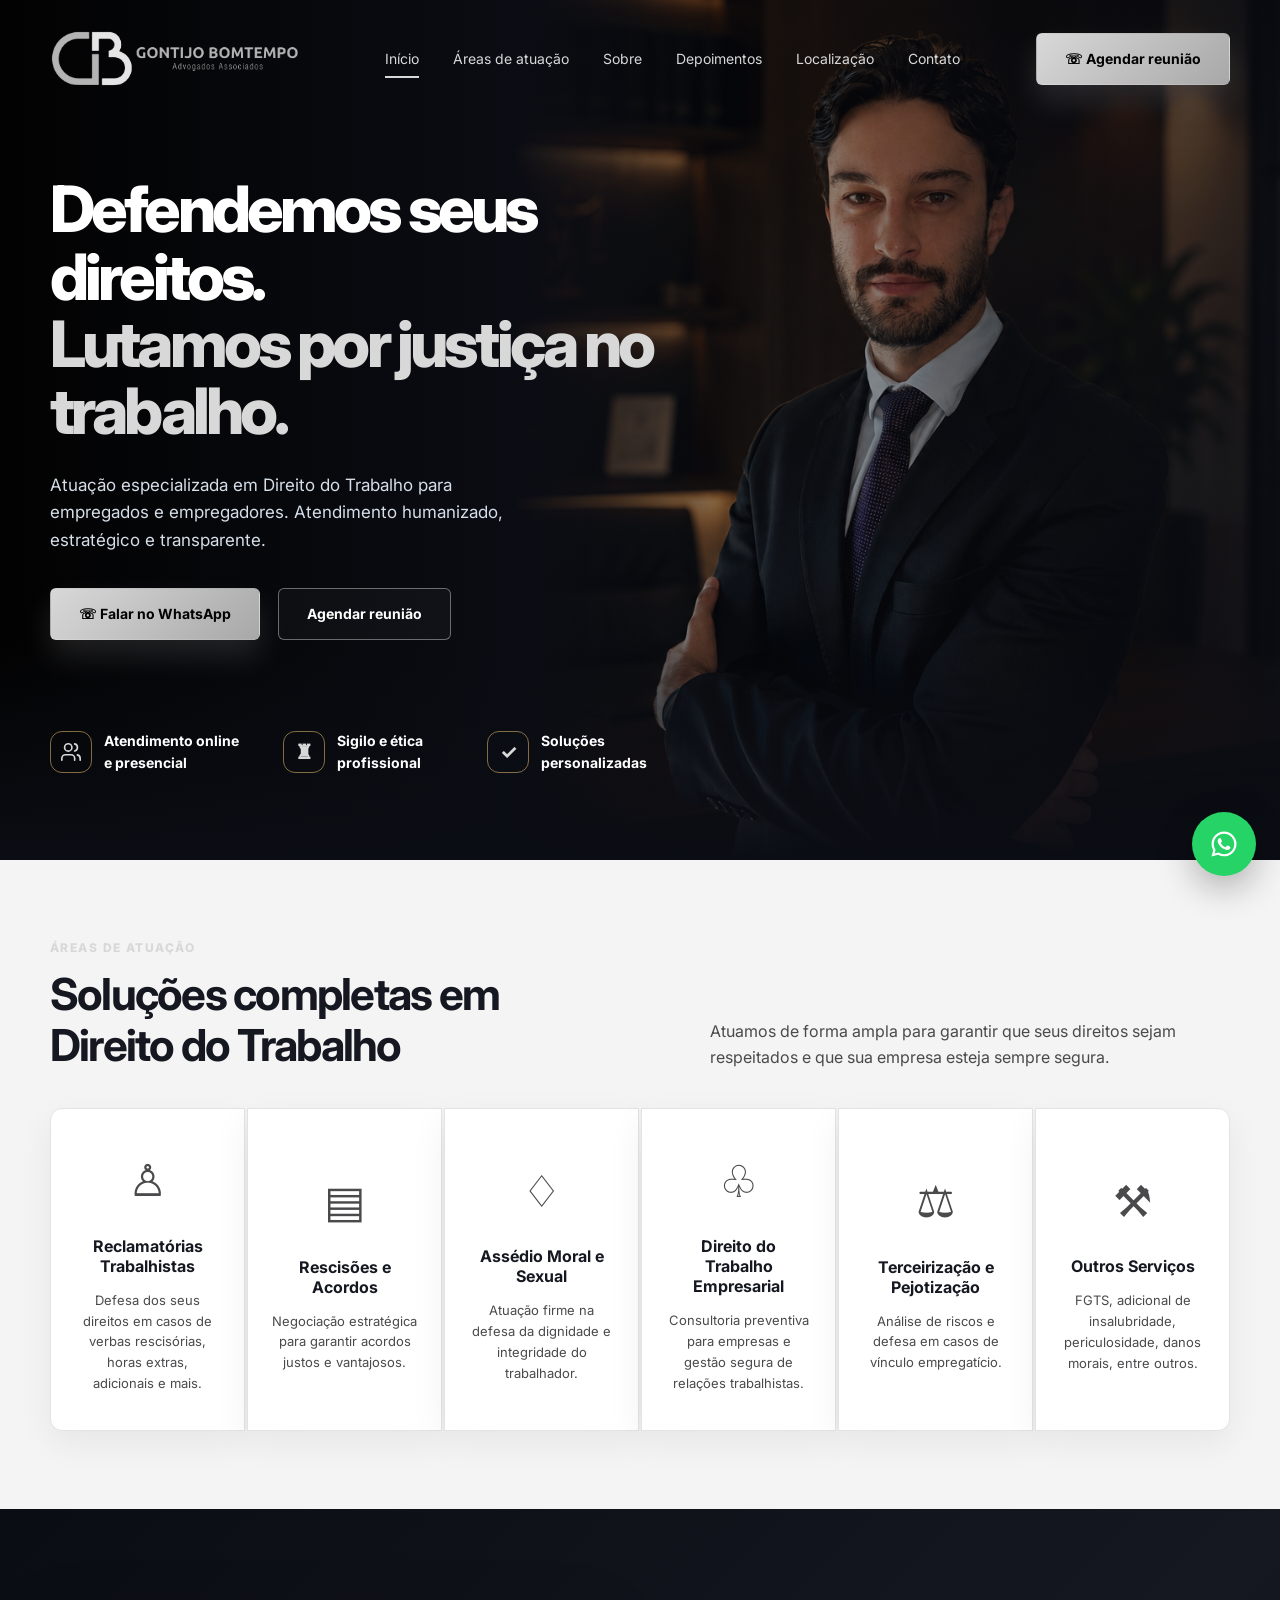
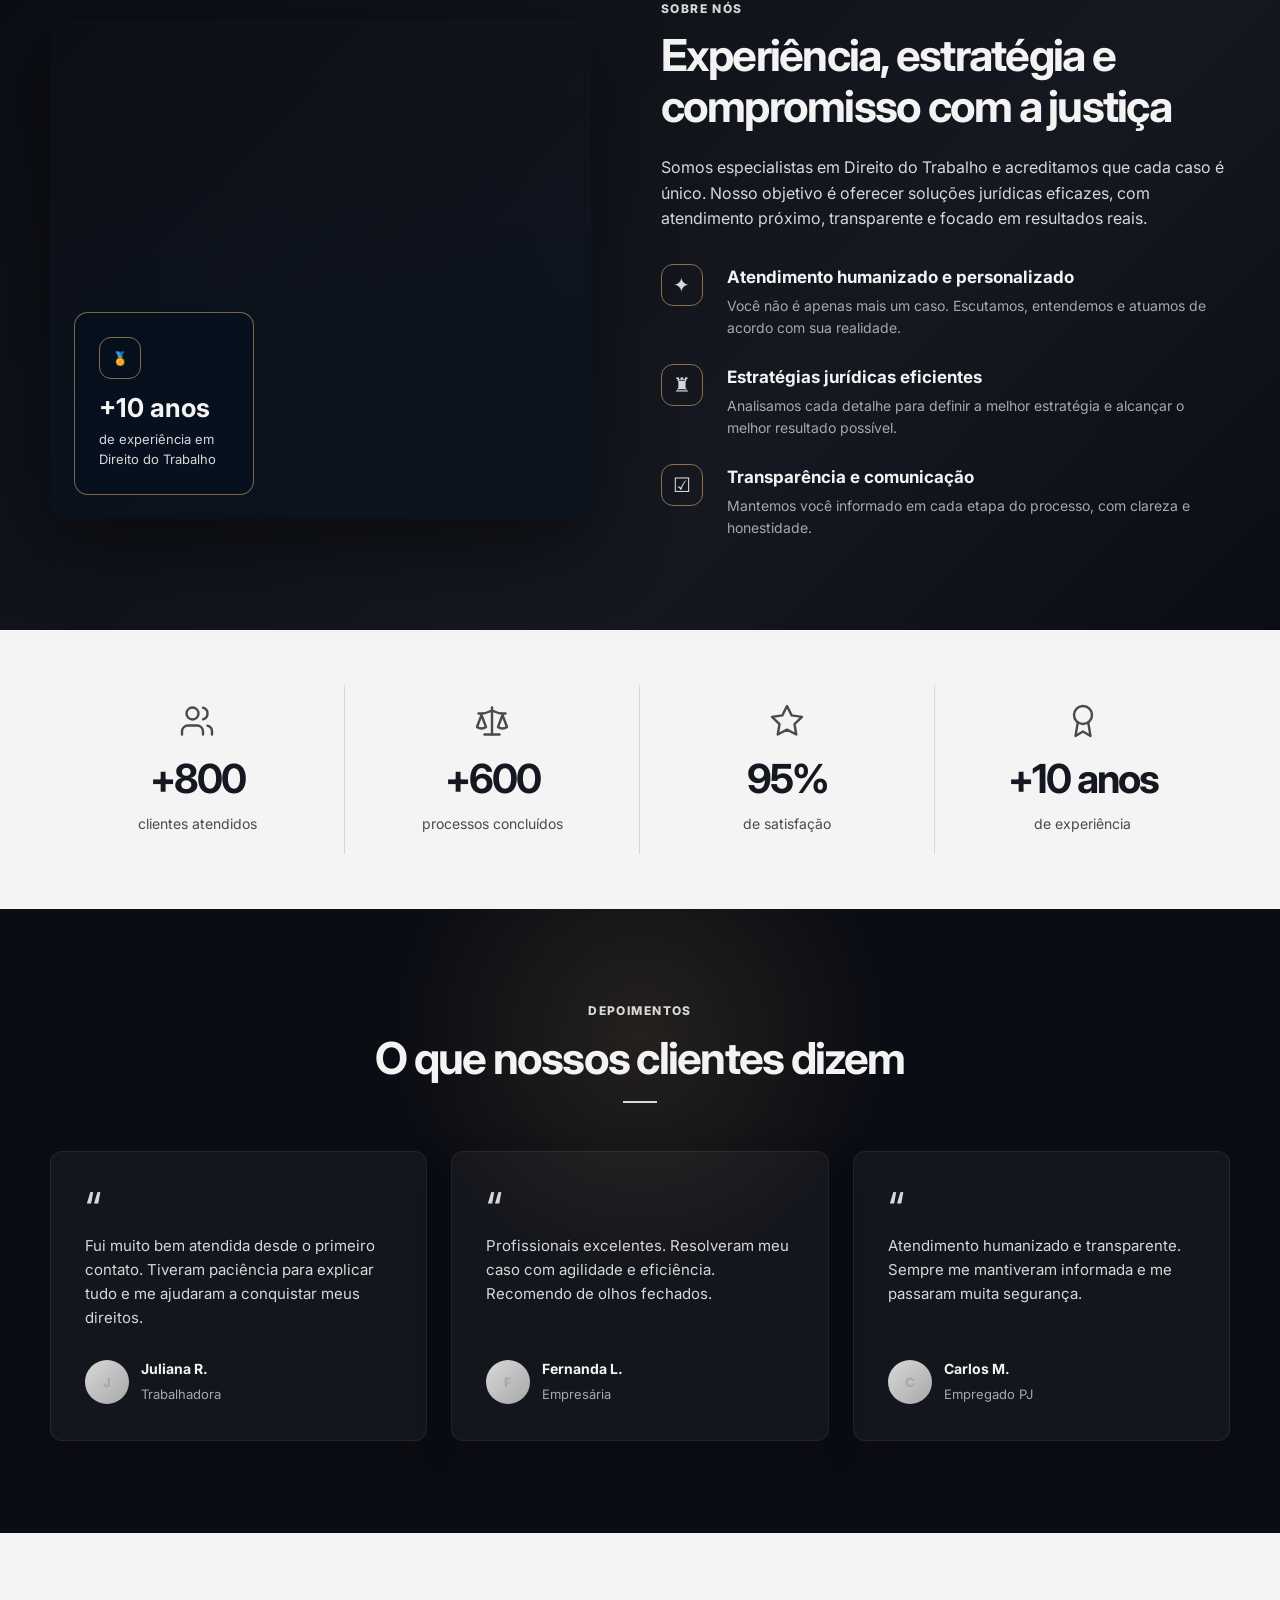
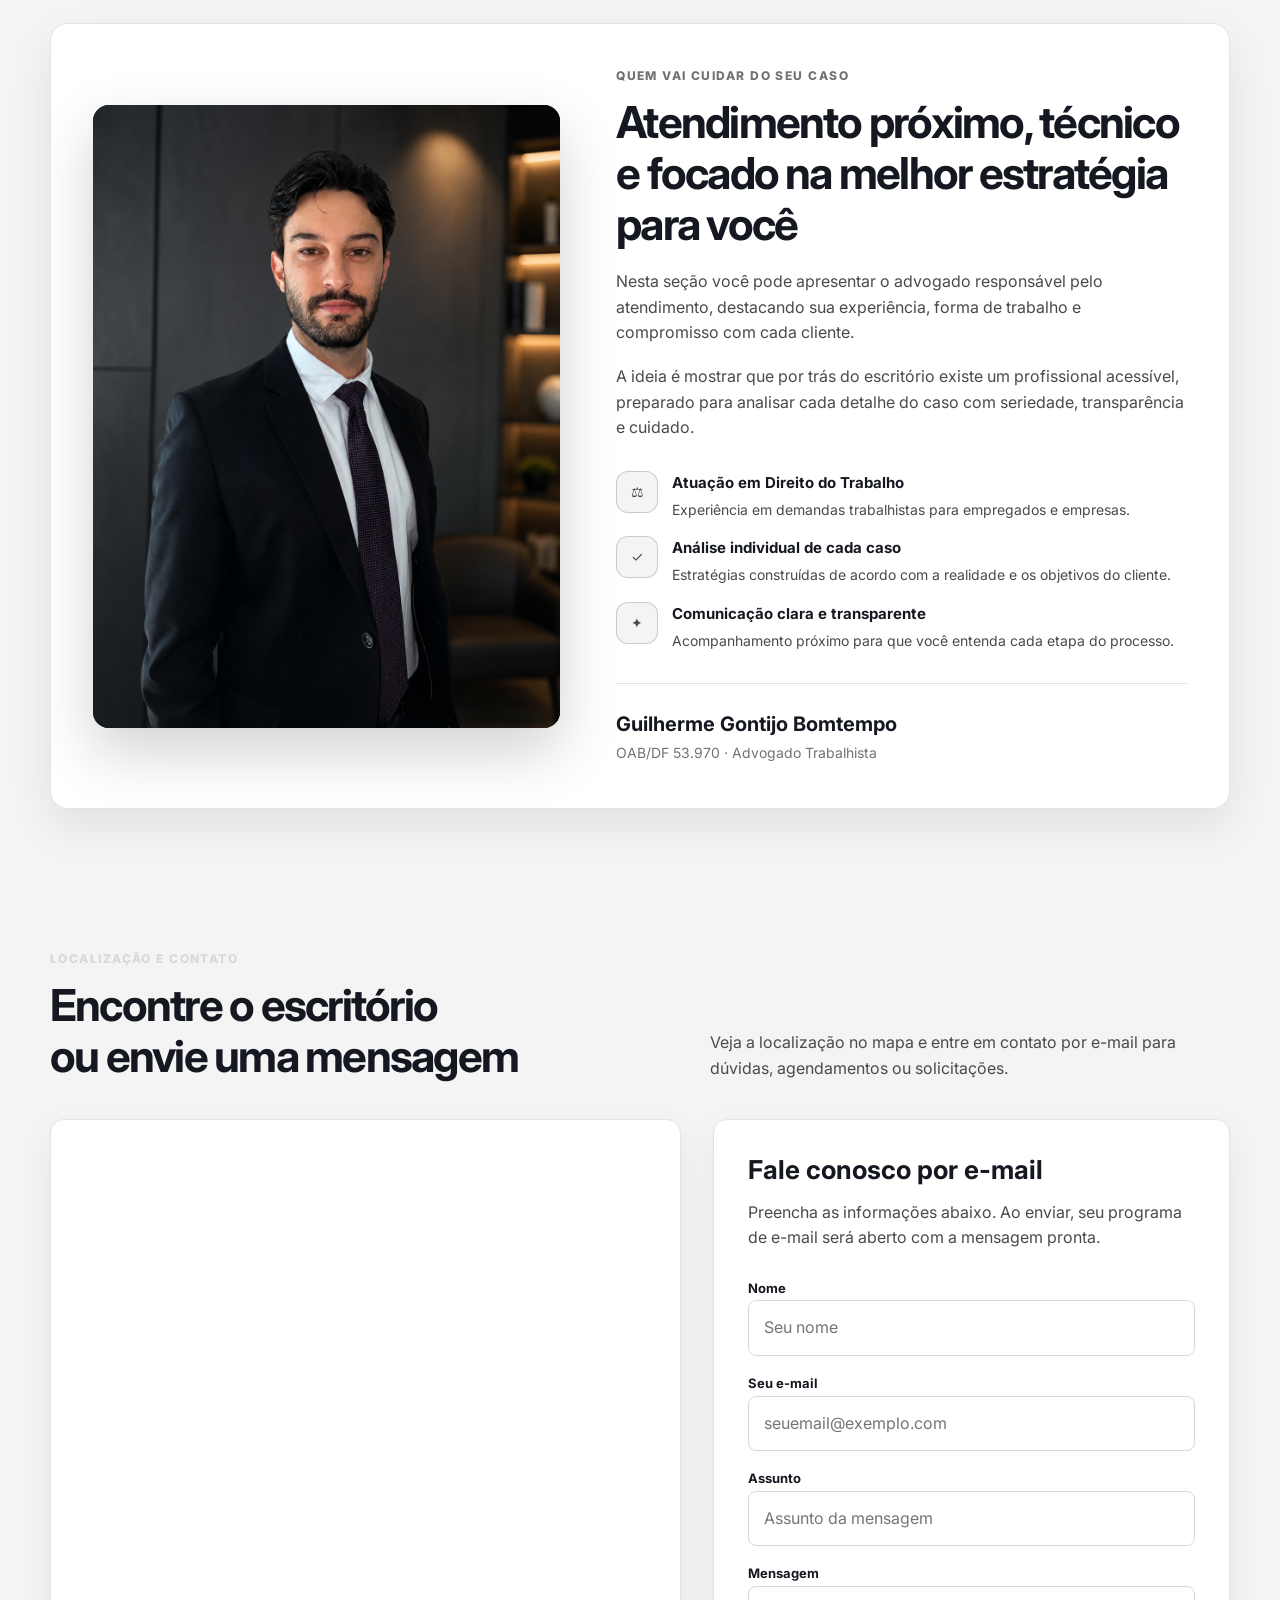
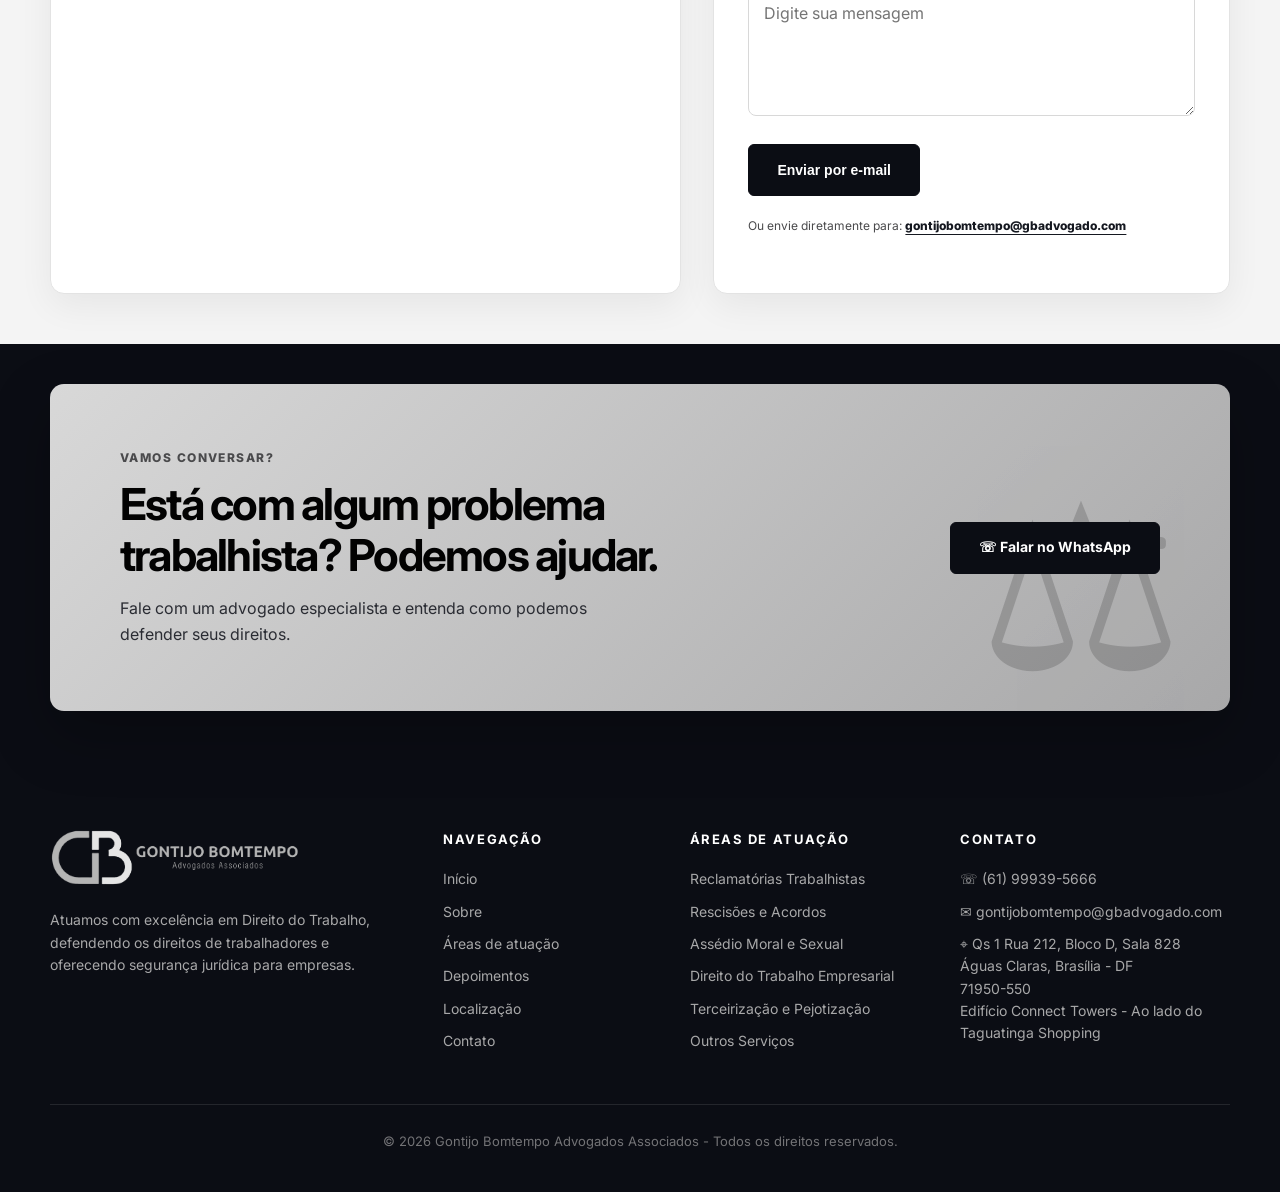
==== commit 26ecdfcd: "comentando seção de redes sociais" ====
--- a/index.html
+++ b/index.html
@@ -4,6 +4,9 @@
   <meta charset="UTF-8" />
   <meta name="viewport" content="width=device-width, initial-scale=1.0" />
   <title>Gontijo Bomtempo | Advocacia Trabalhista</title>
+  <link rel="icon" href="./favicon.ico" sizes="48x48">
+  <link rel="icon" type="image/png" href="./favicon.png" sizes="192x192">
+  <link rel="apple-touch-icon" href="./apple-touch-icon.png">
   <link rel="preconnect" href="https://fonts.googleapis.com">
   <link rel="preconnect" href="https://fonts.gstatic.com" crossorigin>
   <link href="https://fonts.googleapis.com/css2?family=Inter:wght@400;500;600;700;800&display=swap" rel="stylesheet">
@@ -1636,9 +1639,9 @@
           <img src="./logo1.png" alt="Logo Gontijo Bomtempo Advogados Associados" class="logo-img">
         </a>
         <p style="margin-top:22px">Atuamos com excelência em Direito do Trabalho, defendendo os direitos de trabalhadores e oferecendo segurança jurídica para empresas.</p>
-        <div class="socials">
+        <!-- <div class="socials">
           <a href="#">◎</a><a href="#">in</a><a href="#">✉</a>
-        </div>
+        </div> -->
       </div>
 
       <div>
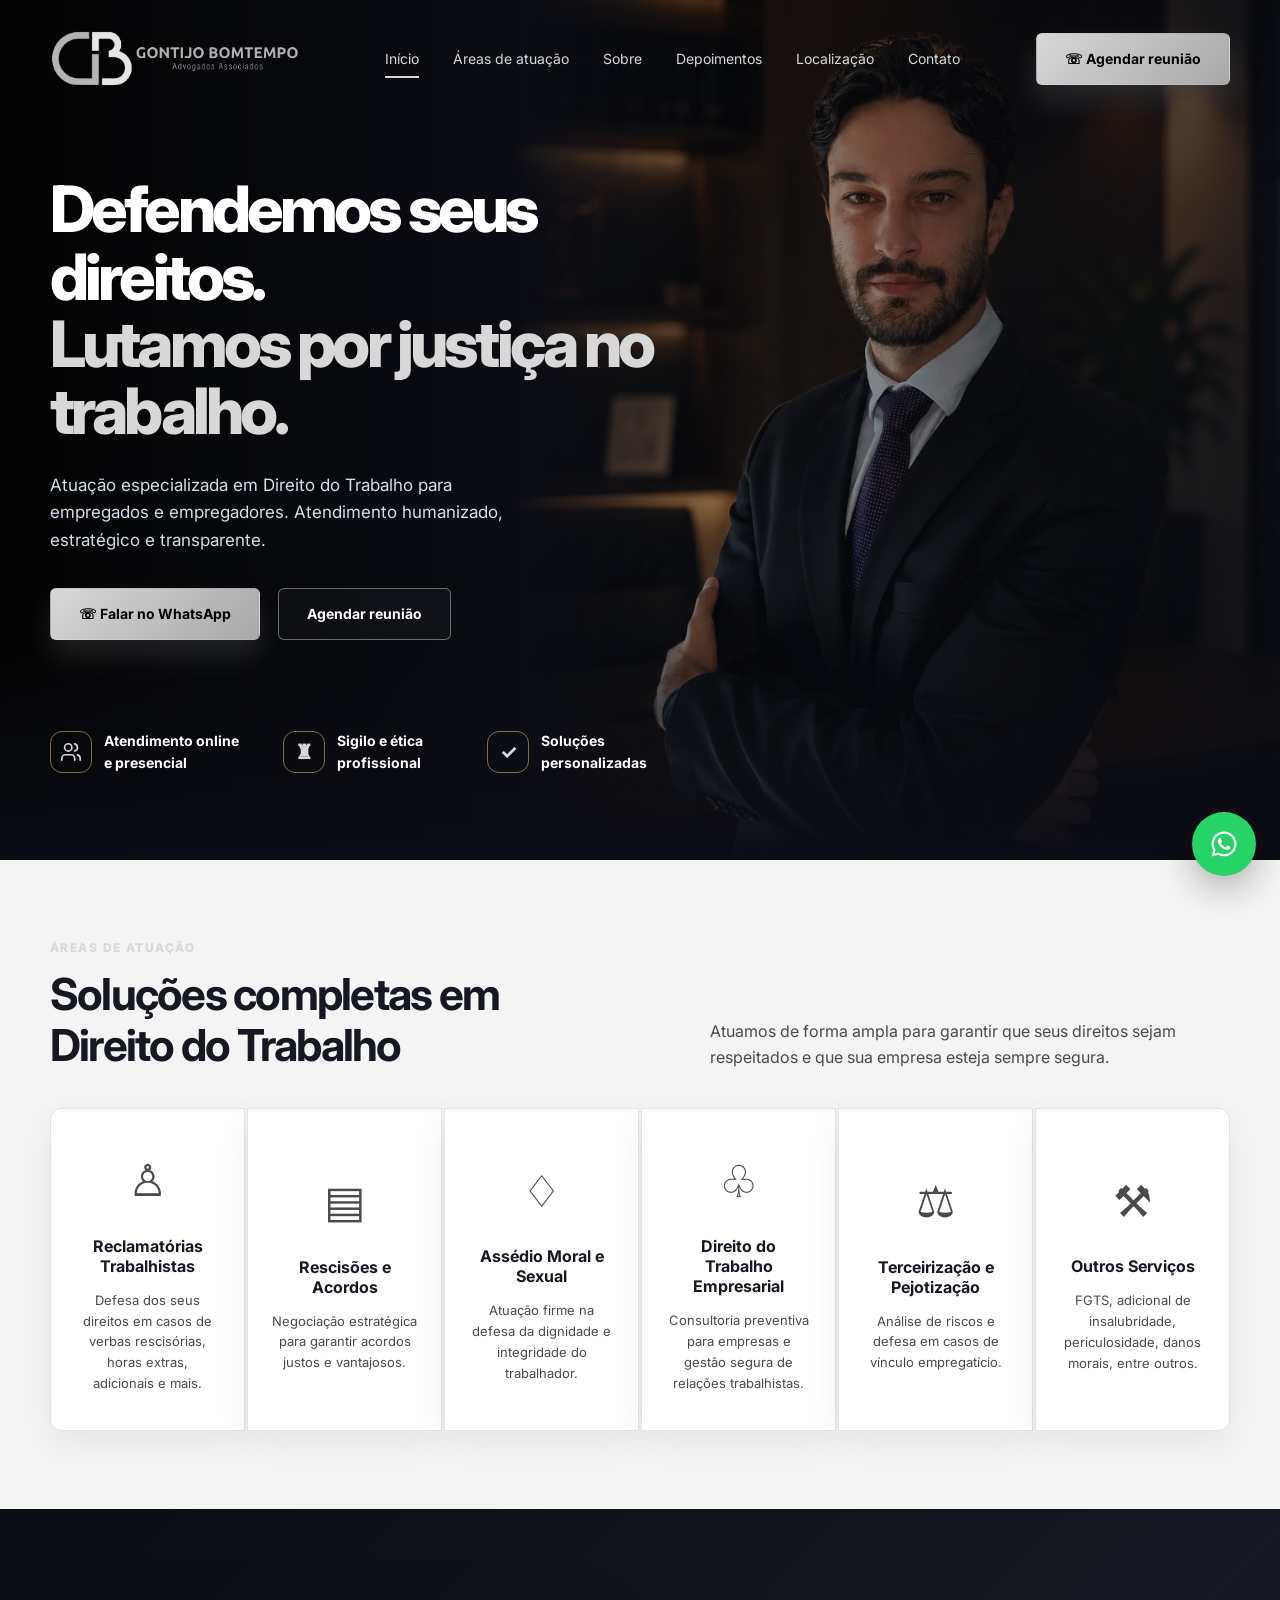
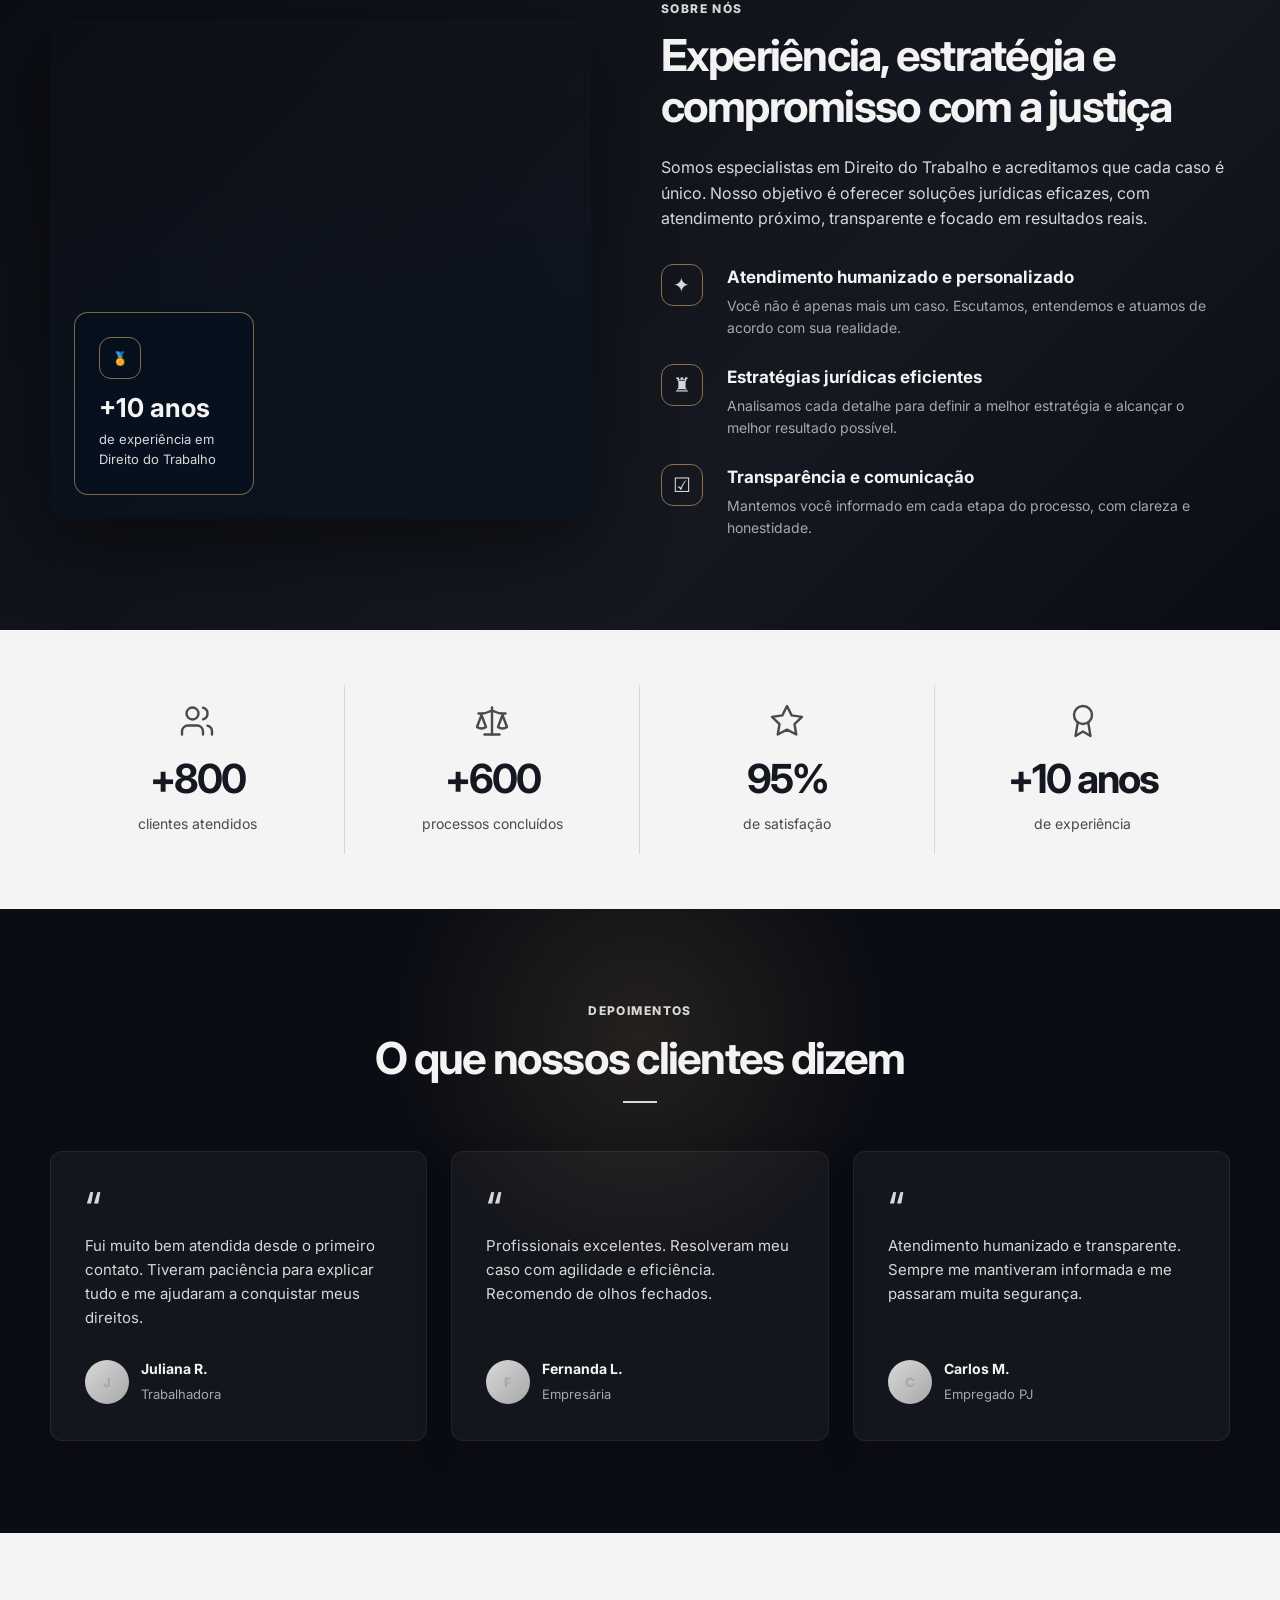
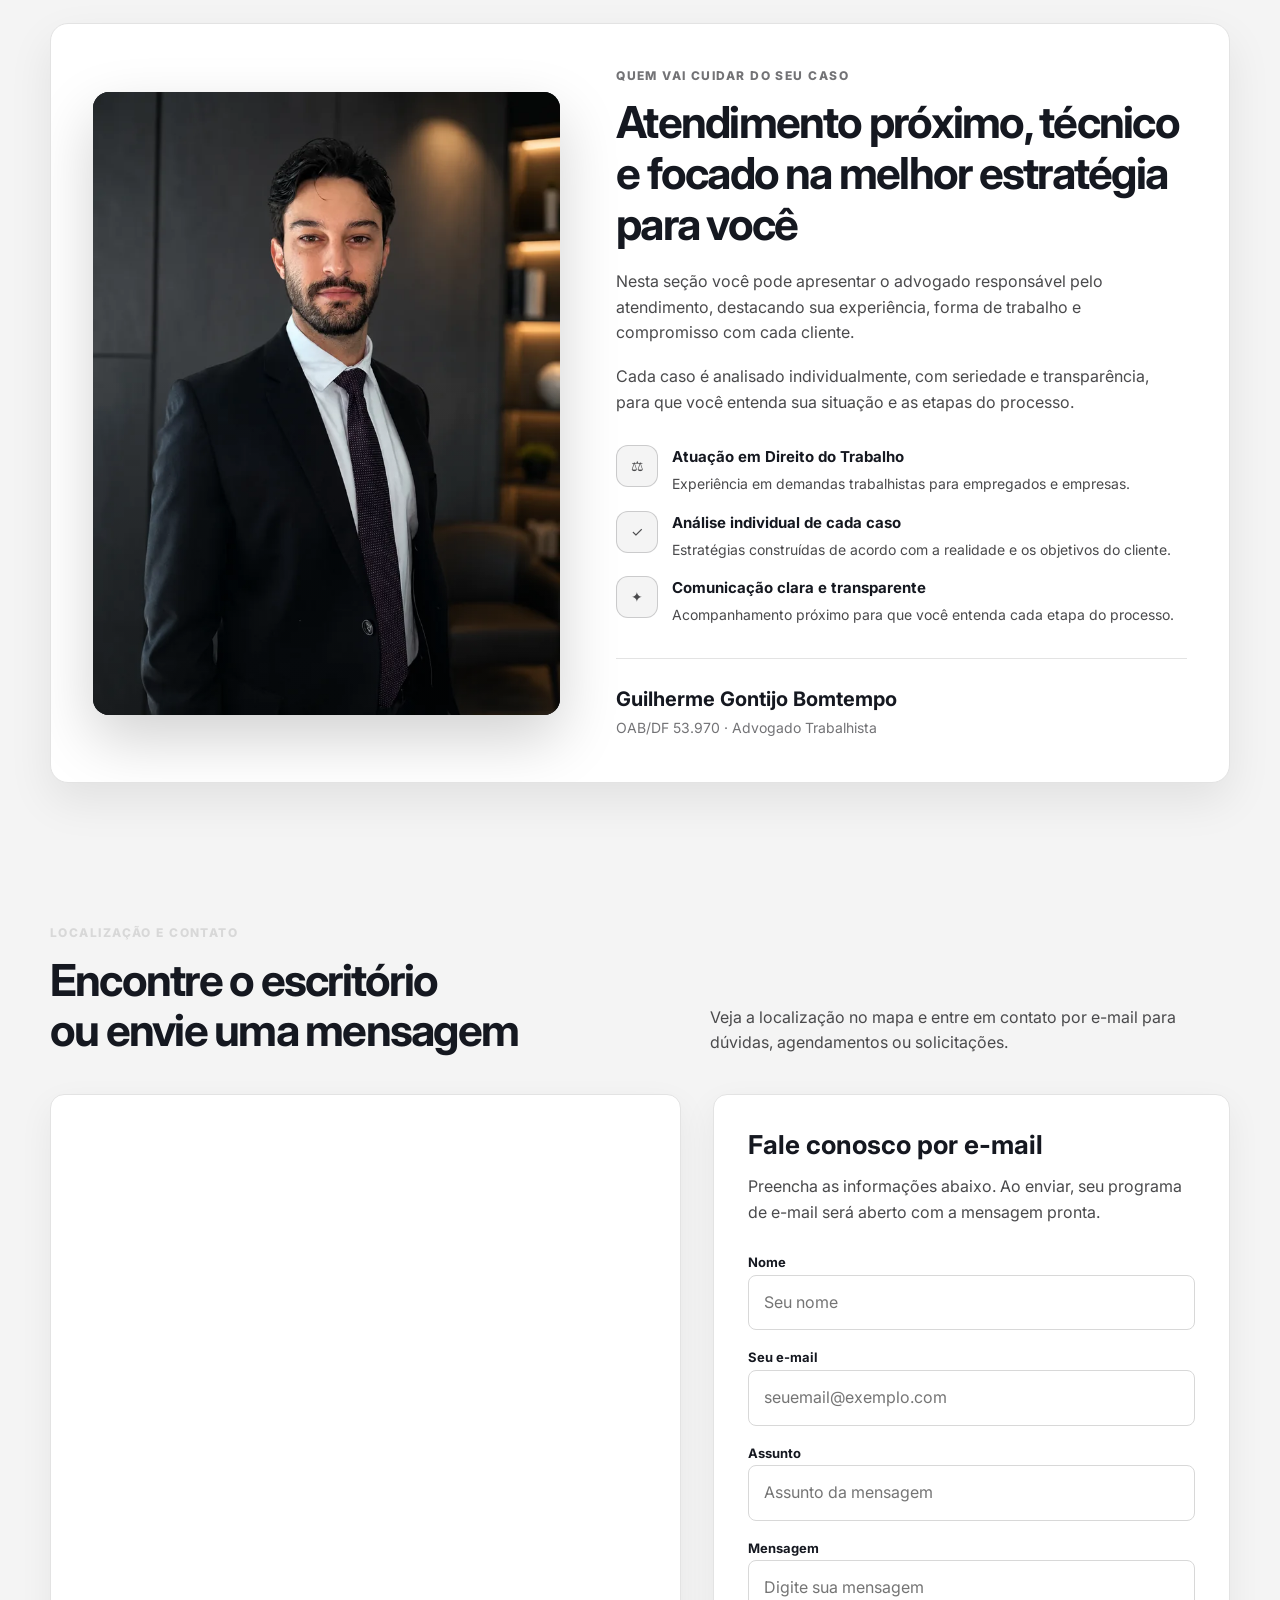
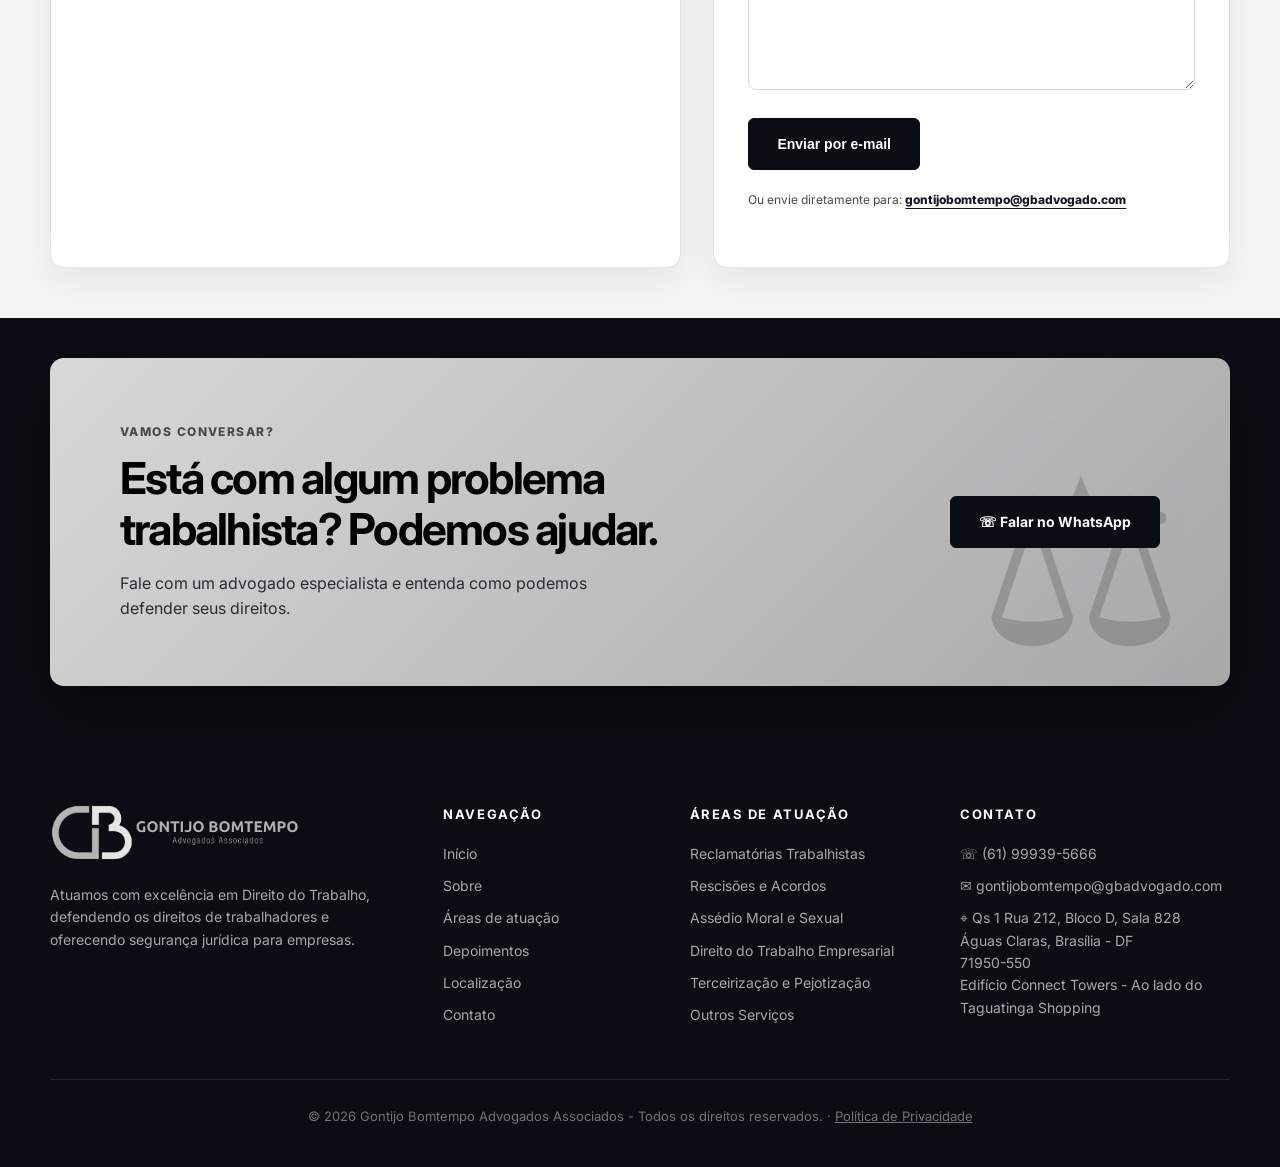
==== commit a1966340: "primeiras modificações para funcionar o SEO" ====
--- a/index.html
+++ b/index.html
@@ -4,6 +4,96 @@
   <meta charset="UTF-8" />
   <meta name="viewport" content="width=device-width, initial-scale=1.0" />
   <title>Gontijo Bomtempo | Advocacia Trabalhista</title>
+
+  <!--Sessão de trafego pago-->
+  <meta name="description" content="Escritório de advocacia trabalhista em Águas Claras, Brasília (DF). Atendimento online e presencial para empregados e empresas. Fale pelo WhatsApp.">
+  <meta name="robots" content="index, follow, max-image-preview:large">
+  <link rel="canonical" href="https://gbadvogado.com.br/">
+  <meta name="theme-color" content="#0B0D14">
+  <meta property="og:type" content="website">
+  <meta property="og:locale" content="pt_BR">
+  <meta property="og:site_name" content="Gontijo Bomtempo Advogados Associados">
+  <meta property="og:title" content="Advogado Trabalhista em Brasília (DF) | Gontijo Bomtempo">
+  <meta property="og:description" content="Escritório de advocacia trabalhista em Águas Claras, Brasília (DF). Atendimento online e presencial para empregados e empresas. Fale pelo WhatsApp.">
+  <meta property="og:url" content="https://gbadvogado.com.br/">
+  <meta property="og:image" content="https://gbadvogado.com.br/og-image.jpg">
+  <meta property="og:image:width" content="1200">
+  <meta property="og:image:height" content="630">
+  <meta property="og:image:alt" content="Logo da Gontijo Bomtempo Advogados Associados">
+  <meta name="twitter:card" content="summary_large_image">
+  <meta name="twitter:title" content="Advogado Trabalhista em Brasília (DF) | Gontijo Bomtempo">
+  <meta name="twitter:description" content="Escritório de advocacia trabalhista em Águas Claras, Brasília (DF). Atendimento online e presencial para empregados e empresas. Fale pelo WhatsApp.">
+  <meta name="twitter:image" content="https://gbadvogado.com.br/og-image.jpg">
+  <script type="application/ld+json">
+{
+  "@context": "https://schema.org",
+  "@graph": [
+    {
+      "@type": "LegalService",
+      "@id": "https://gbadvogado.com.br/#escritorio",
+      "name": "Gontijo Bomtempo Advogados Associados",
+      "url": "https://gbadvogado.com.br/",
+      "logo": "https://gbadvogado.com.br/logo1.png",
+      "image": "https://gbadvogado.com.br/og-image.jpg",
+      "description": "Escritório de advocacia com atuação em Direito do Trabalho, para empregados e empresas, em Brasília (DF).",
+      "telephone": "+55-61-99939-5666",
+      "email": "gontijobomtempo@gbadvogado.com",
+      "address": {
+        "@type": "PostalAddress",
+        "streetAddress": "QS 1 Rua 212, Bloco D, Sala 828, Edifício Connect Towers",
+        "addressLocality": "Brasília",
+        "addressRegion": "DF",
+        "postalCode": "71950-550",
+        "addressCountry": "BR"
+      },
+      "areaServed": [
+        {
+          "@type": "City",
+          "name": "Brasília"
+        },
+        {
+          "@type": "AdministrativeArea",
+          "name": "Distrito Federal"
+        }
+      ],
+      "knowsAbout": [
+        "Direito do Trabalho",
+        "Verbas rescisórias",
+        "Horas extras",
+        "Assédio moral e sexual",
+        "Insalubridade e periculosidade"
+      ],
+      "employee": {
+        "@id": "https://gbadvogado.com.br/#guilherme"
+      }
+    },
+    {
+      "@type": "Person",
+      "@id": "https://gbadvogado.com.br/#guilherme",
+      "name": "Guilherme Gontijo Bomtempo",
+      "jobTitle": "Advogado trabalhista",
+      "image": "https://gbadvogado.com.br/perfil.webp",
+      "identifier": "OAB/DF 53.970",
+      "worksFor": {
+        "@id": "https://gbadvogado.com.br/#escritorio"
+      }
+    },
+    {
+      "@type": "WebSite",
+      "@id": "https://gbadvogado.com.br/#site",
+      "url": "https://gbadvogado.com.br/",
+      "name": "Gontijo Bomtempo Advogados Associados",
+      "inLanguage": "pt-BR",
+      "publisher": {
+        "@id": "https://gbadvogado.com.br/#escritorio"
+      }
+    }
+  ]
+}
+  </script>
+  <link rel="preload" as="image" href="./banner.webp" type="image/webp">
+  <!--Fim sessão de trafego pago-->
+  
   <link rel="icon" href="./favicon.ico" sizes="48x48">
   <link rel="icon" type="image/png" href="./favicon.png" sizes="192x192">
   <link rel="apple-touch-icon" href="./apple-touch-icon.png">
@@ -195,7 +285,7 @@
       height: 100%;
       background:
         linear-gradient(90deg, var(--dark) 0%, rgba(11,13,20,.32) 32%, rgba(11,13,20,.78) 100%),
-        url('banner.png') center/cover no-repeat;
+        url('banner.webp') center/cover no-repeat;
       opacity: .9;
     }
 
@@ -1311,14 +1401,26 @@
       }
     }
 
-
+    .copy a,
+    .link-cookies {
+      color: inherit;
+      text-decoration: underline;
+    }
+
+    .link-cookies {
+      background: none;
+      border: 0;
+      padding: 0;
+      font: inherit;
+      cursor: pointer;
+    }
   </style>
 </head>
 <body>
   <header class="header">
     <div class="container nav">
-      <a href="#" class="logo" aria-label="Logo do escritório">
-        <img src="./logo1.png" alt="Logo do escritório" class="logo-img">
+      <a href="#" class="logo" aria-label="Gontijo Bomtempo Advogados Associados - início">
+        <img src="./logo1.png" alt="Gontijo Bomtempo Advogados Associados" class="logo-img" width="1445" height="323">
         </a>
 
       <nav class="menu" id="menu">
@@ -1507,8 +1609,7 @@
       <div class="container">
         <div class="case-owner-card">
           <div class="case-owner-photo">
-            <!-- Troque o arquivo abaixo pela foto do seu cliente na mesma pasta do index.html -->
-            <img src="./perfil.png" alt="Advogado responsável pelo atendimento">
+            <img src="./perfil.webp" alt="Guilherme Gontijo Bomtempo, advogado trabalhista em Brasília, OAB/DF 53.970" width="720" height="960" loading="lazy">
           </div>
 
           <div class="case-owner-content">
@@ -1521,8 +1622,8 @@
             </p>
 
             <p>
-              A ideia é mostrar que por trás do escritório existe um profissional acessível,
-              preparado para analisar cada detalhe do caso com seriedade, transparência e cuidado.
+              Cada caso é analisado individualmente, com seriedade e transparência,
+              para que você entenda sua situação e as etapas do processo.
             </p>
 
             <div class="case-owner-highlights">
@@ -1574,6 +1675,7 @@
           <div class="map-card">
             <!-- Para trocar o endereço: Google Maps > Compartilhar > Incorporar mapa e substitua o src abaixo -->
             <iframe
+              title="Mapa do escritório no Edifício Connect Towers, Águas Claras, Brasília"
               src="https://www.google.com/maps?q=Connect+Towers+Águas+Claras+Brasília&z=16&output=embed"
               loading="lazy"
               referrerpolicy="no-referrer-when-downgrade"
@@ -1635,8 +1737,8 @@
   <footer class="footer">
     <div class="container footer-grid">
       <div>
-        <a href="#" class="logo" aria-label="Logo do escritório">
-          <img src="./logo1.png" alt="Logo Gontijo Bomtempo Advogados Associados" class="logo-img">
+        <a href="#" class="logo" aria-label="Gontijo Bomtempo Advogados Associados - início">
+          <img src="./logo1.png" alt="Gontijo Bomtempo Advogados Associados" class="logo-img" width="1445" height="323" loading="lazy">
         </a>
         <p style="margin-top:22px">Atuamos com excelência em Direito do Trabalho, defendendo os direitos de trabalhadores e oferecendo segurança jurídica para empresas.</p>
         <!-- <div class="socials">
@@ -1671,14 +1773,17 @@
       <div>
         <h4>Contato</h4>
         <ul>
-          <li>☏ (61) 99939-5666</li>
-          <li>✉ gontijobomtempo@gbadvogado.com</li>
+          <li><a href="tel:+5561999395666">☏ (61) 99939-5666</a></li>
+          <li><a href="mailto:gontijobomtempo@gbadvogado.com">✉ gontijobomtempo@gbadvogado.com</a></li>
           <li><a class="footer-address" href="https://www.google.com/maps?q=Connect+Towers+Águas+Claras+Brasília&z=16" target="_blank">⌖ Qs 1 Rua 212, Bloco D, Sala 828<br>Águas Claras, Brasília - DF<br>71950-550<br>Edifício Connect Towers - Ao lado do Taguatinga Shopping</a></li>
         </ul>
       </div>
     </div>
 
-    <div class="container copy">© 2026 Gontijo Bomtempo Advogados Associados - Todos os direitos reservados.</div>
+    <div class="container copy">© 2026 Gontijo Bomtempo Advogados Associados - Todos os direitos reservados.
+      · <a href="/politica-de-privacidade/">Política de Privacidade</a>
+      <button type="button" class="link-cookies" data-preferencias-cookies hidden>· Preferências de cookies</button>
+    </div>
   </footer>
 
   <a
@@ -1744,5 +1849,6 @@
     }
 
   </script>
+  <script src="/assets/tracking.js" defer></script>
 </body>
 </html>
